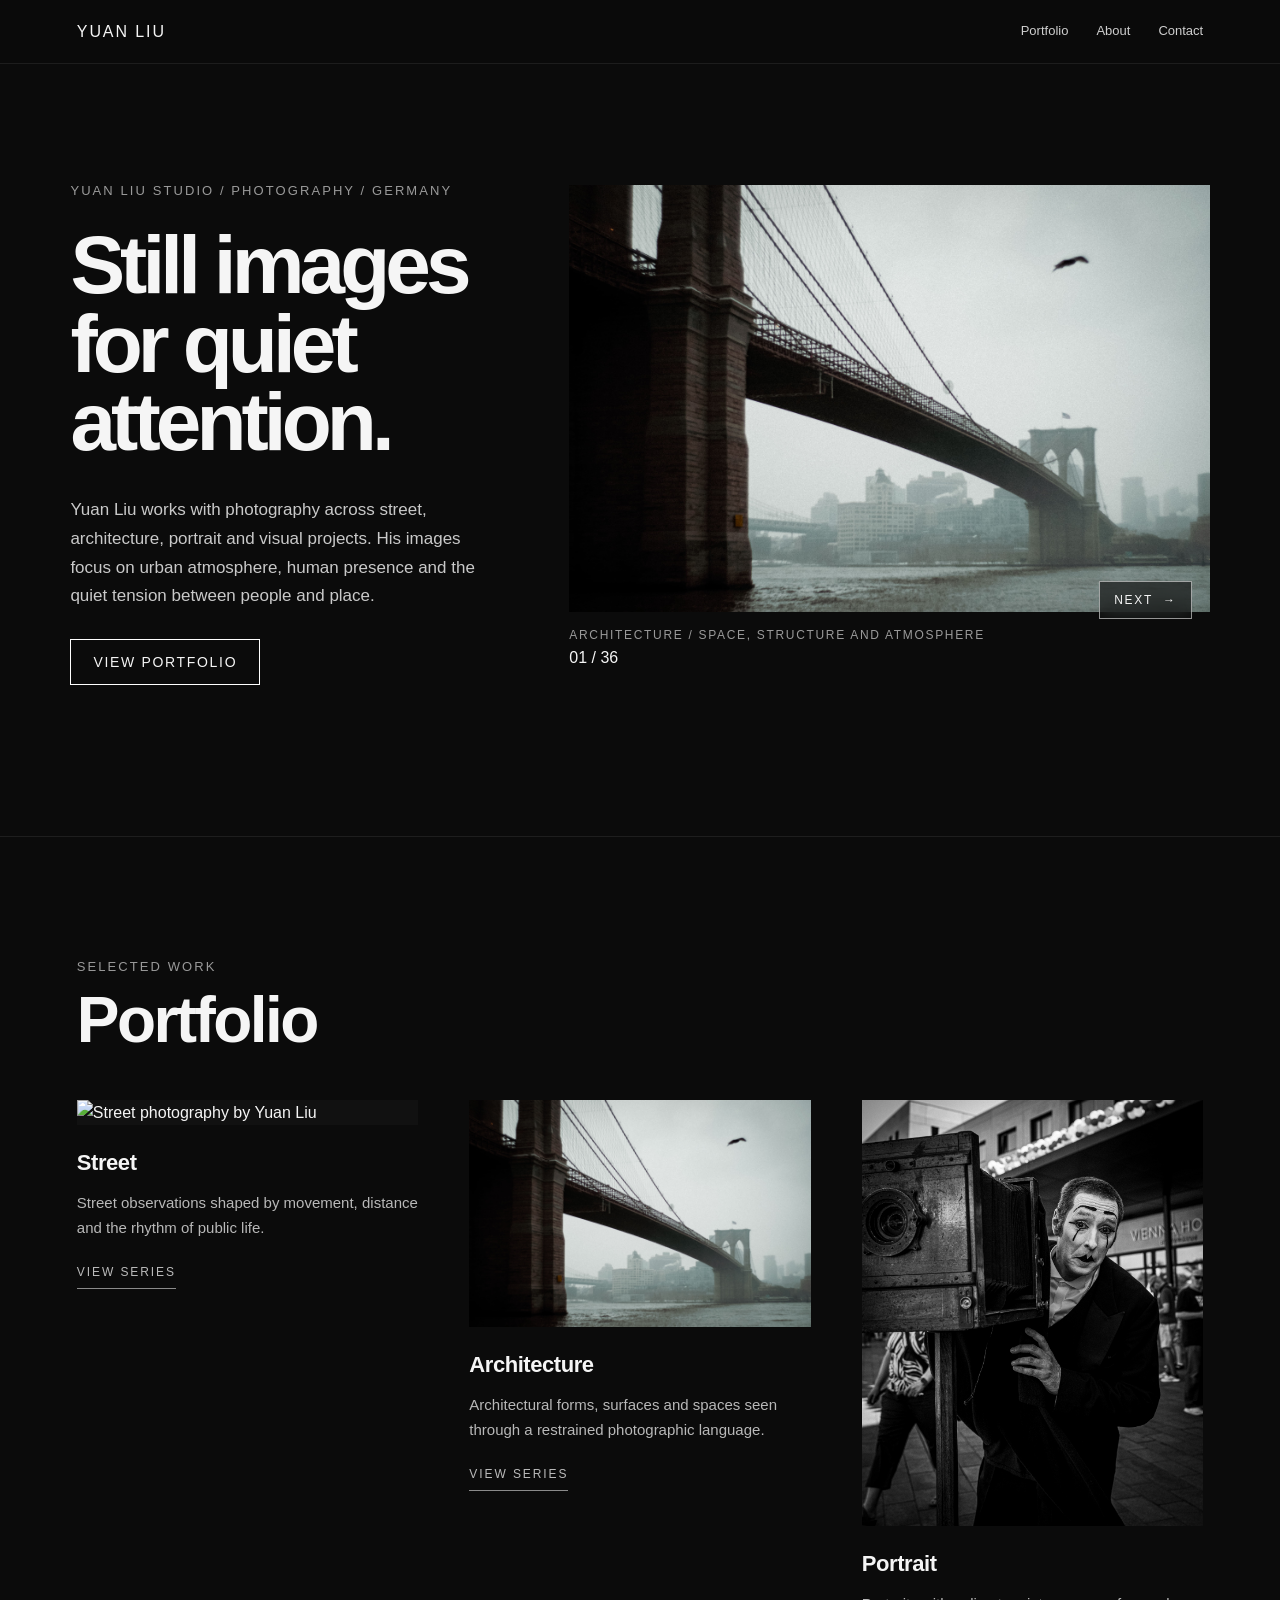
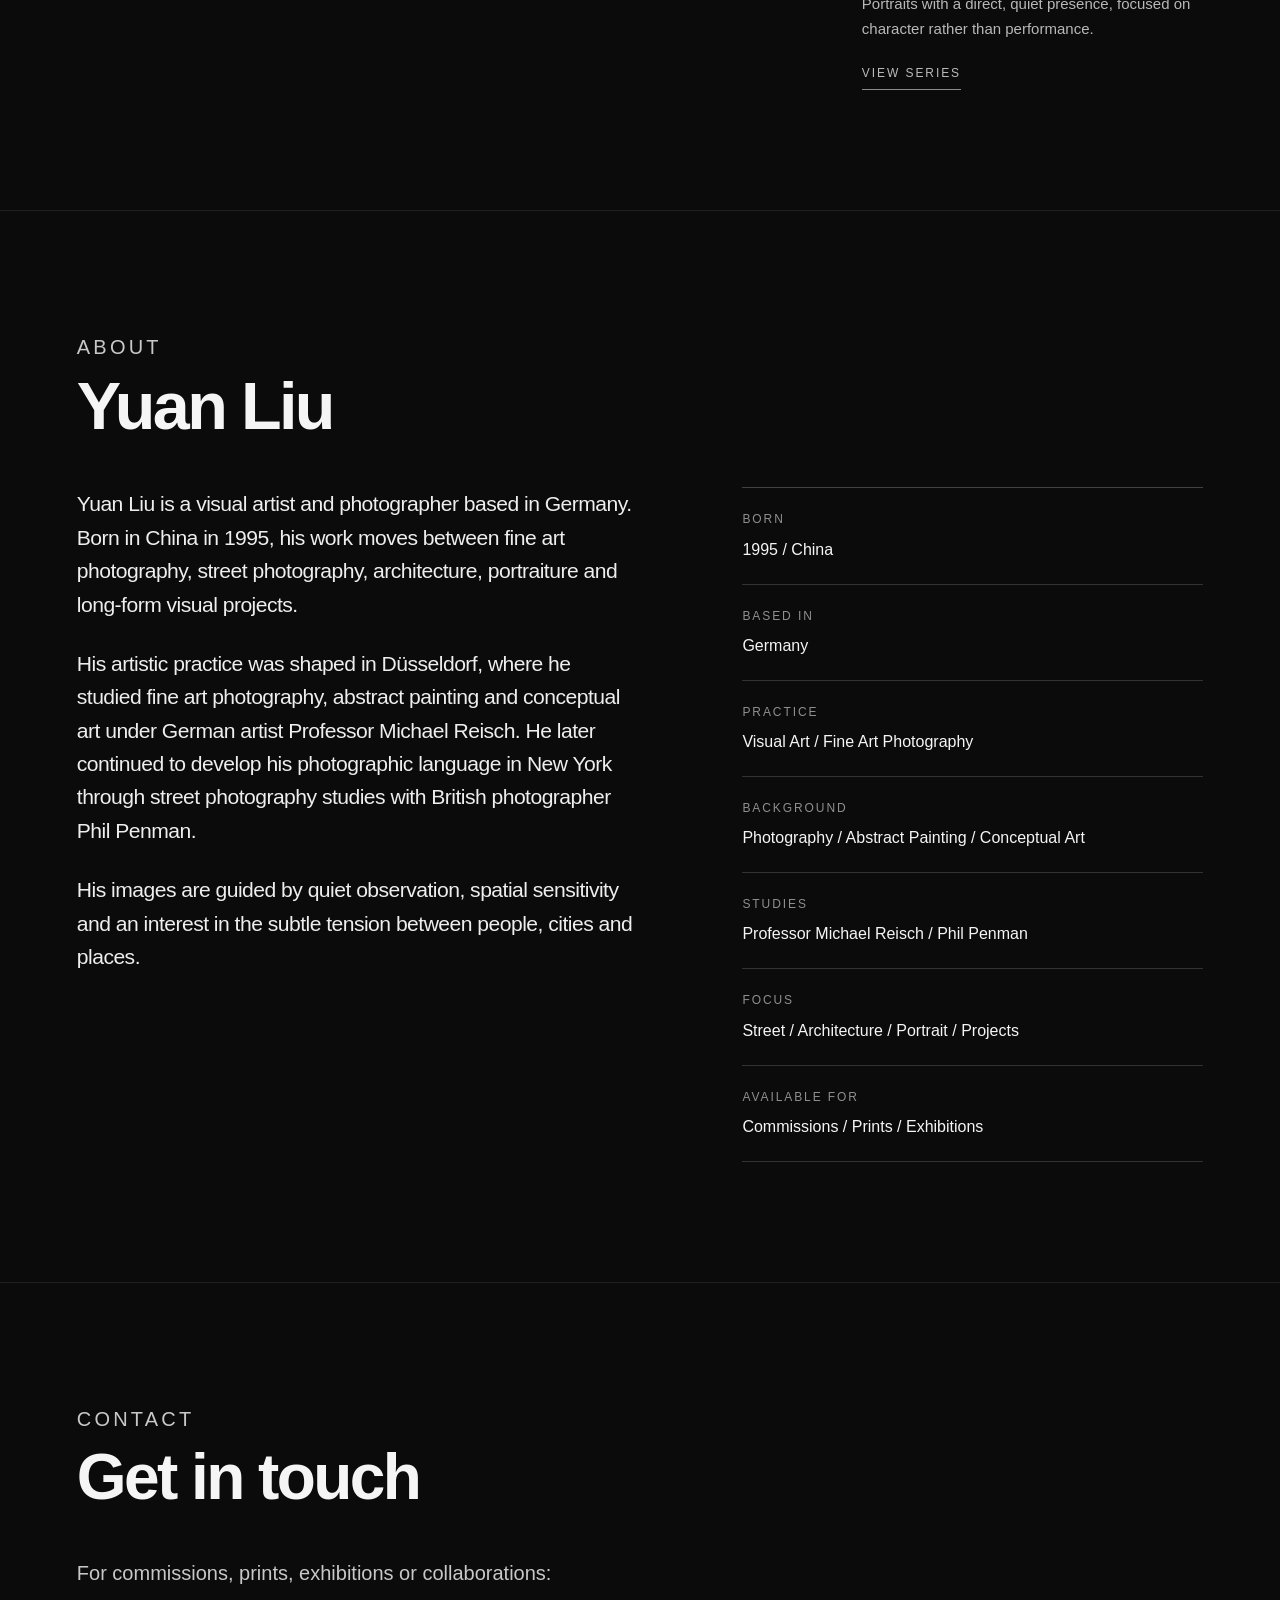
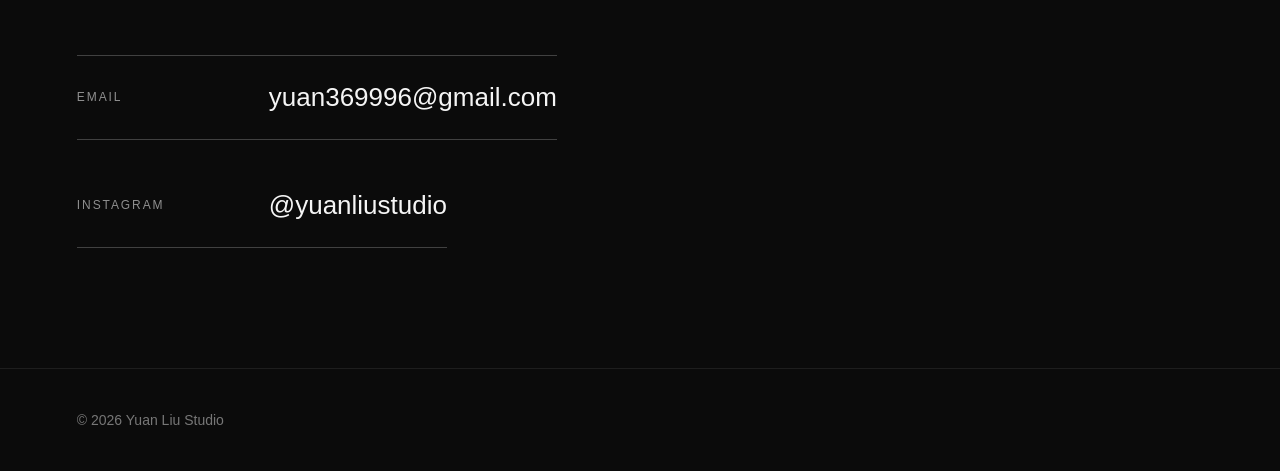
==== index.html @ f9e757da "Add hero image counter markup" ====
<!DOCTYPE html>
<html lang="en">
<head>
  <meta charset="UTF-8" />
  <meta name="viewport" content="width=device-width, initial-scale=1.0" />

  <title>Yuan Liu Studio — Photography & Visual Art</title>
  <meta name="description" content="Yuan Liu Studio is the photography and visual art portfolio of Yuan Liu, featuring street photography, architecture, portraiture and long-form visual projects." />

  <meta name="author" content="Yuan Liu" />
  <meta name="keywords" content="Yuan Liu, Yuan Liu Studio, photography, visual art, fine art photography, street photography, architecture photography, portrait photography, Germany, Düsseldorf" />

  <meta property="og:title" content="Yuan Liu Studio — Photography & Visual Art" />
  <meta property="og:description" content="Photography and visual art by Yuan Liu. Street, architecture, portraiture and long-form visual projects." />
  <meta property="og:type" content="website" />
  <meta property="og:url" content="https://yuanliustudio.github.io/photography-portfolio/" />
  <meta property="og:image" content="https://yuanliustudio.github.io/photography-portfolio/images/architecture-01.jpg" />

  <meta name="twitter:card" content="summary_large_image" />
  <meta name="twitter:title" content="Yuan Liu Studio — Photography & Visual Art" />
  <meta name="twitter:description" content="Photography and visual art by Yuan Liu." />
  <meta name="twitter:image" content="https://yuanliustudio.github.io/photography-portfolio/images/architecture-01.jpg" />

  <link rel="canonical" href="https://yuanliustudio.github.io/photography-portfolio/" />
  <link rel="stylesheet" href="style.css" />
</head>

<body>
  <header class="site-header">
    <div class="logo">Yuan Liu</div>
    <nav>
      <a href="#portfolio">Portfolio</a>
      <a href="#about">About</a>
      <a href="#contact">Contact</a>
    </nav>
  </header>

  <main>
  <section class="hero">
  <div class="hero-copy">
    <p class="eyebrow">Yuan Liu Studio / Photography / Germany</p>
    <h1>Still images for quiet attention.</h1>
    <p class="hero-text">
      Yuan Liu works with photography across street, architecture, portrait and visual projects. 
      His images focus on urban atmosphere, human presence and the quiet tension between people and place.
    </p>
    <a class="button" href="#portfolio">View Portfolio</a>
  </div>

  <figure class="hero-visual hero-slider" aria-label="Selected photography slideshow">
  <img
    id="heroImage"
    src="images/architecture-01.jpg"
    alt="Architecture photography by Yuan Liu"
  >

  <figcaption id="heroCaption" class="hero-caption">
    Architecture / Space, structure and atmosphere
  </figcaption>
<div id="heroCounter" class="hero-counter">01 / 36</div>
  <button class="hero-next" type="button" aria-label="View next image">
    <span>Next</span>
    <span aria-hidden="true">→</span>
  </button>
</figure>
</section>

    <section id="portfolio" class="section">
      <div class="section-title">
        <p>Selected Work</p>
        <h2>Portfolio</h2>
      </div>

      <div class="grid">
     <a class="card portfolio-card-link" href="street.html">
  <img class="portfolio-image" src="images/street-01.jpg" alt="Street photography by Yuan Liu">
  <h3>Street</h3>
  <p>Street observations shaped by movement, distance and the rhythm of public life.</p>
  <span class="card-action">View series</span>
</a>

     <a class="card portfolio-card-link" href="architecture.html">
  <img class="portfolio-image" src="images/architecture-01.jpg" alt="Architecture photography by Yuan Liu">
  <h3>Architecture</h3>
  <p>Architectural forms, surfaces and spaces seen through a restrained photographic language.</p>
  <span class="card-action">View series</span>
</a>

     <a class="card portfolio-card-link" href="portrait.html">
  <img class="portfolio-image" src="images/portrait-01.jpg" alt="Portrait photography by Yuan Liu">
  <h3>Portrait</h3>
  <p>Portraits with a direct, quiet presence, focused on character rather than performance.</p>
  <span class="card-action">View series</span>
</a>
      </div>
    </section>

   <section id="about" class="section about about-refined">
  <div class="section-title">
    <p>About</p>
    <h2>Yuan Liu</h2>
  </div>

  <div class="about-layout">
    <div class="about-main">
      <p>
        Yuan Liu is a visual artist and photographer based in Germany. Born in
        China in 1995, his work moves between fine art photography, street
        photography, architecture, portraiture and long-form visual projects.
      </p>

      <p>
        His artistic practice was shaped in Düsseldorf, where he studied fine art
        photography, abstract painting and conceptual art under German artist
        Professor Michael Reisch. He later continued to develop his photographic
        language in New York through street photography studies with British
        photographer Phil Penman.
      </p>

      <p>
        His images are guided by quiet observation, spatial sensitivity and an
        interest in the subtle tension between people, cities and places.
      </p>
    </div>

    <div class="about-details">
      <div>
        <span>Born</span>
        <strong>1995 / China</strong>
      </div>

      <div>
        <span>Based in</span>
        <strong>Germany</strong>
      </div>

      <div>
        <span>Practice</span>
        <strong>Visual Art / Fine Art Photography</strong>
      </div>

      <div>
        <span>Background</span>
        <strong>Photography / Abstract Painting / Conceptual Art</strong>
      </div>

      <div>
        <span>Studies</span>
        <strong>Professor Michael Reisch / Phil Penman</strong>
      </div>

      <div>
        <span>Focus</span>
        <strong>Street / Architecture / Portrait / Projects</strong>
      </div>

      <div>
        <span>Available for</span>
        <strong>Commissions / Prints / Exhibitions</strong>
      </div>
    </div>
  </div>
</section>

<section id="contact" class="section contact">
  <div class="section-title">
    <p>Contact</p>
    <h2>Get in touch</h2>
  </div>

  <p>For commissions, prints, exhibitions or collaborations:</p>

  <div class="contact-links">
    <a class="contact-link" href="mailto:yuan369996@gmail.com">
      <span>Email</span>
      <strong>yuan369996@gmail.com</strong>
    </a>

    <a class="contact-link" href="https://www.instagram.com/yuanliustudio/" target="_blank" rel="noopener noreferrer">
      <span>Instagram</span>
      <strong>@yuanliustudio</strong>
    </a>
  </div>
</section>
  </main>

 <footer>
  <p>© 2026 Yuan Liu Studio</p>
</footer>

  <script src="script.js?v=2"></script>
</body>
</html>
---- style.css ----
* {
  box-sizing: border-box;
  margin: 0;
  padding: 0;
}

html {
  scroll-behavior: smooth;
}

body {
  font-family: Arial, Helvetica, sans-serif;
  background: #0b0b0b;
  color: #f5f5f5;
  line-height: 1.6;
}

a {
  color: inherit;
  text-decoration: none;
}

.site-header {
  position: fixed;
  top: 0;
  left: 0;
  width: 100%;
  height: 72px;
  padding: 0 6vw;
  display: flex;
  align-items: center;
  justify-content: space-between;
  background: rgba(11, 11, 11, 0.85);
  backdrop-filter: blur(12px);
  border-bottom: 1px solid rgba(255, 255, 255, 0.08);
  z-index: 10;
}

.logo {
  font-size: 18px;
  letter-spacing: 0.08em;
  text-transform: uppercase;
}

nav {
  display: flex;
  gap: 28px;
}

nav a {
  font-size: 14px;
  color: #cfcfcf;
  transition: color 0.2s ease;
}

nav a:hover {
  color: #ffffff;
}

.hero {
  min-height: 100vh;
  padding: 160px 6vw 80px;
  display: flex;
  flex-direction: column;
  justify-content: center;
  max-width: 1100px;
}

.eyebrow {
  font-size: 13px;
  color: #a0a0a0;
  text-transform: uppercase;
  letter-spacing: 0.16em;
  margin-bottom: 24px;
}

h1 {
  font-size: clamp(48px, 8vw, 110px);
  line-height: 0.95;
  letter-spacing: -0.06em;
  max-width: 950px;
  margin-bottom: 32px;
}

.hero-text {
  max-width: 560px;
  font-size: 18px;
  color: #c8c8c8;
  margin-bottom: 40px;
}

.button {
  width: fit-content;
  padding: 14px 22px;
  border: 1px solid #ffffff;
  font-size: 14px;
  text-transform: uppercase;
  letter-spacing: 0.12em;
  transition: all 0.2s ease;
}

.button:hover {
  background: #ffffff;
  color: #0b0b0b;
}

.section {
  padding: 120px 6vw;
  border-top: 1px solid rgba(255, 255, 255, 0.08);
}

.section-title {
  margin-bottom: 48px;
}

.section-title p {
  color: #999999;
  font-size: 13px;
  text-transform: uppercase;
  letter-spacing: 0.16em;
  margin-bottom: 10px;
}

h2 {
  font-size: clamp(36px, 5vw, 72px);
  line-height: 1;
  letter-spacing: -0.04em;
}

.grid {
  display: grid;
  grid-template-columns: repeat(3, 1fr);
  gap: 28px;
}

.card {
  border: 1px solid rgba(255, 255, 255, 0.1);
  padding: 18px;
  background: #111111;
}

.image-placeholder {
  aspect-ratio: 4 / 5;
  background: linear-gradient(135deg, #1c1c1c, #3a3a3a);
  margin-bottom: 22px;
}
.portfolio-image {
  width: 100% !important;
  height: auto !important;
  aspect-ratio: auto !important;
  object-fit: contain !important;
  display: block !important;
  margin-bottom: 22px !important;
  filter: none !important;
}

.card h3 {
  font-size: 22px;
  margin-bottom: 10px;
}

.card p {
  color: #b8b8b8;
  font-size: 15px;
}

.about p,
.contact p {
  max-width: 720px;
  font-size: 20px;
  color: #c8c8c8;
}

.contact a {
  display: inline-block;
  margin-top: 24px;
  font-size: 22px;
  border-bottom: 1px solid #ffffff;
}

footer {
  padding: 40px 6vw;
  color: #777777;
  font-size: 14px;
  border-top: 1px solid rgba(255, 255, 255, 0.08);
}

@media (max-width: 800px) {
  .site-header {
    height: auto;
    padding: 22px 6vw;
    flex-direction: column;
    align-items: flex-start;
    gap: 16px;
  }

  nav {
    gap: 18px;
  }

  .hero {
    padding-top: 180px;
  }

  .grid {
    grid-template-columns: 1fr;
  }

  h1 {
    font-size: 52px;
  }
}
/* Portfolio refinement */

.grid {
  display: grid;
  grid-template-columns: repeat(3, minmax(0, 1fr));
  gap: clamp(32px, 4vw, 64px);
  align-items: start;
}

.card {
  border: none !important;
  background: transparent !important;
  padding: 0 !important;
}

.portfolio-image {
  width: 100% !important;
  height: auto !important;
  aspect-ratio: auto !important;
  object-fit: contain !important;
  display: block !important;
  margin-bottom: 26px !important;
  filter: none !important;
  background: #111111;
}

.card h3 {
  font-size: 22px;
  line-height: 1.1;
  margin-bottom: 14px;
  font-weight: 600;
  letter-spacing: -0.02em;
}

.card p {
  max-width: 360px;
  color: #b8b8b8;
  font-size: 15px;
  line-height: 1.7;
}

.card:hover .portfolio-image {
  opacity: 0.92;
  transition: opacity 0.25s ease;
}

@media (max-width: 900px) {
  .grid {
    grid-template-columns: 1fr;
    gap: 72px;
  }

  .card p {
    max-width: 100%;
  }
}
/* Hero refinement */

.hero {
  max-width: none !important;
  min-height: 100vh;
  padding: 150px 6vw 90px !important;
  display: grid !important;
  grid-template-columns: 0.9fr 1.1fr;
  gap: clamp(40px, 6vw, 96px);
  align-items: center;
}

.hero-copy {
  max-width: 760px;
}

.hero-visual {
  margin: 0;
}

.hero-visual img {
  width: 100%;
  height: auto;
  display: block;
}

@media (max-width: 900px) {
  .hero {
    grid-template-columns: 1fr;
    padding-top: 180px !important;
  }

  .hero-visual {
    order: -1;
  }
}
/* Hero correction: quieter and cleaner */

.hero {
  min-height: auto !important;
  padding: 140px 6vw 110px !important;
  display: grid !important;
  grid-template-columns: 1fr 0.82fr !important;
  gap: clamp(48px, 7vw, 120px) !important;
  align-items: start !important;
}

.hero-copy {
  max-width: 760px !important;
  position: relative;
  z-index: 2;
}

.hero h1 {
  font-size: clamp(56px, 6.8vw, 92px) !important;
  line-height: 0.95 !important;
  letter-spacing: -0.06em !important;
  margin-bottom: 34px !important;
}

.hero-text {
  max-width: 620px !important;
  margin-bottom: 38px !important;
}

.button {
  position: relative;
  z-index: 3;
}

.hero-visual {
  margin: 20px 0 0 0 !important;
  max-width: 520px !important;
  justify-self: end !important;
}

.hero-visual img {
  width: 100% !important;
  height: auto !important;
  display: block !important;
}

@media (max-width: 900px) {
  .hero {
    grid-template-columns: 1fr !important;
    padding: 130px 6vw 80px !important;
  }

  .hero h1 {
    font-size: clamp(46px, 13vw, 72px) !important;
  }

  .hero-visual {
    max-width: 100% !important;
    justify-self: start !important;
    margin-top: 48px !important;
  }
}
/* Final hero typography refinement */

.hero h1 {
  font-size: clamp(52px, 6vw, 82px) !important;
  line-height: 0.98 !important;
  letter-spacing: -0.055em !important;
  max-width: 720px !important;
}

.hero-text {
  font-size: 17px !important;
  line-height: 1.7 !important;
  color: #c9c9c9 !important;
  max-width: 560px !important;
}

.eyebrow {
  color: #9a9a9a !important;
}

.site-header {
  height: 64px !important;
}

.logo {
  font-size: 16px !important;
  letter-spacing: 0.12em !important;
}

nav a {
  font-size: 13px !important;
}
/* Hero version: larger image, stronger visual presence */

.hero {
  min-height: calc(100vh - 64px) !important;
  padding: 125px 5.5vw 105px !important;
  display: grid !important;
  grid-template-columns: minmax(360px, 0.78fr) minmax(560px, 1.22fr) !important;
  gap: clamp(56px, 7vw, 130px) !important;
  align-items: center !important;
}

.hero-copy {
  max-width: 700px !important;
  position: relative;
  z-index: 2;
}

.hero h1 {
  font-size: clamp(58px, 6.4vw, 94px) !important;
  line-height: 0.96 !important;
  letter-spacing: -0.06em !important;
  max-width: 700px !important;
  margin-bottom: 34px !important;
}

.hero-text {
  font-size: 17px !important;
  line-height: 1.7 !important;
  color: #c9c9c9 !important;
  max-width: 560px !important;
  margin-bottom: 38px !important;
}

.hero-visual {
  margin: 0 !important;
  width: 100% !important;
  max-width: 820px !important;
  justify-self: end !important;
}

.hero-visual img {
  width: 100% !important;
  height: auto !important;
  display: block !important;
}

.button {
  position: relative;
  z-index: 3;
}

@media (max-width: 1050px) {
  .hero {
    grid-template-columns: 1fr !important;
    padding: 120px 6vw 85px !important;
    min-height: auto !important;
  }

  .hero h1 {
    font-size: clamp(48px, 12vw, 76px) !important;
    max-width: 760px !important;
  }

  .hero-visual {
    max-width: 100% !important;
    justify-self: start !important;
    margin-top: 48px !important;
  }
}
/* Mobile refinement */

@media (max-width: 700px) {
  .site-header {
    height: auto !important;
    padding: 20px 6vw !important;
    flex-direction: column !important;
    align-items: flex-start !important;
    gap: 16px !important;
  }

  nav {
    gap: 20px !important;
    flex-wrap: wrap !important;
  }

  nav a {
    font-size: 13px !important;
  }

  .hero {
    padding: 130px 6vw 72px !important;
    gap: 42px !important;
  }

  .hero h1 {
    font-size: clamp(44px, 15vw, 64px) !important;
    line-height: 0.98 !important;
    letter-spacing: -0.055em !important;
  }

  .hero-text {
    font-size: 16px !important;
    line-height: 1.7 !important;
  }

  .hero-visual {
    margin-top: 20px !important;
  }

  .section {
    padding: 82px 6vw !important;
  }

  h2 {
    font-size: clamp(38px, 13vw, 58px) !important;
  }

  .grid {
    grid-template-columns: 1fr !important;
    gap: 64px !important;
  }

  .card p {
    font-size: 15px !important;
    line-height: 1.7 !important;
  }
}
/* Contact links */

.contact-links {
  display: flex;
  flex-direction: column;
  align-items: flex-start;
  gap: 14px;
  margin-top: 24px;
}

.contact-links a {
  font-size: 22px;
  border-bottom: 1px solid #ffffff;
  width: fit-content;
}

.contact-links a:hover {
  opacity: 0.7;
}

@media (max-width: 700px) {
  .contact-links a {
    font-size: 18px;
  }
}
/* Refined contact section */

.contact-links {
  display: grid !important;
  grid-template-columns: 1fr !important;
  gap: 0 !important;
  max-width: 720px !important;
  margin-top: 36px !important;
}

.contact-link {
  display: flex !important;
  align-items: center !important;
  justify-content: space-between !important;
  gap: 32px !important;
  padding: 20px 0 !important;
  border-bottom: 1px solid rgba(255, 255, 255, 0.22) !important;
  text-decoration: none !important;
  font-size: 18px !important;
  line-height: 1.4 !important;
}

.contact-link:first-child {
  border-top: 1px solid rgba(255, 255, 255, 0.22) !important;
}

.contact-link span {
  color: #8f8f8f !important;
  font-size: 12px !important;
  letter-spacing: 0.16em !important;
  text-transform: uppercase !important;
  min-width: 120px !important;
}

.contact-link strong {
  color: #f5f5f5 !important;
  font-size: clamp(18px, 2vw, 24px) !important;
  font-weight: 400 !important;
  text-align: right !important;
}

.contact-link:hover strong {
  opacity: 0.7 !important;
}

@media (max-width: 700px) {
  .contact-link {
    align-items: flex-start !important;
    flex-direction: column !important;
    gap: 8px !important;
    padding: 18px 0 !important;
  }

  .contact-link strong {
    text-align: left !important;
    font-size: 18px !important;
  }
}
/* Refined about section */

.about-layout {
  display: grid !important;
  grid-template-columns: 1.2fr 0.8fr !important;
  gap: clamp(48px, 7vw, 120px) !important;
  align-items: start !important;
  max-width: 1180px !important;
}

.about-main {
  max-width: 760px !important;
}

.about-main p {
  font-size: clamp(22px, 2.4vw, 34px) !important;
  line-height: 1.35 !important;
  letter-spacing: -0.035em !important;
  color: #f1f1f1 !important;
  margin-bottom: 30px !important;
}

.about-details {
  border-top: 1px solid rgba(255, 255, 255, 0.22) !important;
}

.about-details div {
  padding: 22px 0 !important;
  border-bottom: 1px solid rgba(255, 255, 255, 0.16) !important;
}

.about-details span {
  display: block !important;
  color: #8f8f8f !important;
  font-size: 12px !important;
  letter-spacing: 0.16em !important;
  text-transform: uppercase !important;
  margin-bottom: 8px !important;
}

.about-details strong {
  display: block !important;
  color: #f5f5f5 !important;
  font-size: 17px !important;
  font-weight: 400 !important;
  line-height: 1.5 !important;
}

@media (max-width: 900px) {
  .about-layout {
    grid-template-columns: 1fr !important;
    gap: 48px !important;
  }

  .about-main p {
    font-size: 22px !important;
    line-height: 1.45 !important;
  }
}
/* Final contact refinement */

.contact p {
  max-width: 680px !important;
  font-size: 20px !important;
  color: #c8c8c8 !important;
}

.contact-links {
  display: grid !important;
  grid-template-columns: 1fr !important;
  gap: 0 !important;
  max-width: 760px !important;
  margin-top: 42px !important;
}

.contact-link {
  display: grid !important;
  grid-template-columns: 160px 1fr !important;
  align-items: center !important;
  gap: 32px !important;
  padding: 24px 0 !important;
  border-top: none !important;
  border-bottom: 1px solid rgba(255, 255, 255, 0.22) !important;
  text-decoration: none !important;
}

.contact-link:first-child {
  border-top: 1px solid rgba(255, 255, 255, 0.22) !important;
}

.contact-link span {
  color: #8f8f8f !important;
  font-size: 12px !important;
  letter-spacing: 0.16em !important;
  text-transform: uppercase !important;
}

.contact-link strong {
  color: #f5f5f5 !important;
  font-size: clamp(18px, 2.1vw, 26px) !important;
  font-weight: 400 !important;
  line-height: 1.35 !important;
  text-align: left !important;
}

.contact-link:hover strong {
  opacity: 0.68 !important;
}

@media (max-width: 700px) {
  .contact-links {
    margin-top: 32px !important;
  }

  .contact-link {
    grid-template-columns: 1fr !important;
    gap: 8px !important;
    padding: 20px 0 !important;
  }

  .contact-link strong {
    font-size: 18px !important;
    word-break: break-word !important;
  }
}
/* Final about refinement */

.about-layout {
  display: grid !important;
  grid-template-columns: 1.15fr 0.85fr !important;
  gap: clamp(56px, 8vw, 130px) !important;
  align-items: start !important;
  max-width: 1200px !important;
}

.about-main {
  max-width: 760px !important;
}

.about-main p {
  font-size: clamp(21px, 2.1vw, 30px) !important;
  line-height: 1.45 !important;
  letter-spacing: -0.035em !important;
  color: #f1f1f1 !important;
  margin-bottom: 34px !important;
}

.about-details {
  border-top: 1px solid rgba(255, 255, 255, 0.22) !important;
}

.about-details div {
  padding: 22px 0 !important;
  border-bottom: 1px solid rgba(255, 255, 255, 0.16) !important;
}

.about-details span {
  display: block !important;
  color: #8f8f8f !important;
  font-size: 12px !important;
  letter-spacing: 0.16em !important;
  text-transform: uppercase !important;
  margin-bottom: 8px !important;
}

.about-details strong {
  display: block !important;
  color: #f5f5f5 !important;
  font-size: 17px !important;
  font-weight: 400 !important;
  line-height: 1.5 !important;
}

@media (max-width: 900px) {
  .about-layout {
    grid-template-columns: 1fr !important;
    gap: 52px !important;
  }

  .about-main p {
    font-size: 21px !important;
    line-height: 1.5 !important;
  }
}
/* Smaller and quieter about typography */

.about-refined .section-title h2 {
  font-size: clamp(48px, 5.2vw, 76px) !important;
  line-height: 1 !important;
}

.about-main {
  max-width: 700px !important;
}

.about-main p {
  font-size: clamp(18px, 1.65vw, 24px) !important;
  line-height: 1.58 !important;
  letter-spacing: -0.025em !important;
  color: #eeeeee !important;
  margin-bottom: 26px !important;
}

.about-layout {
  display: grid !important;
  grid-template-columns: 1.1fr 0.9fr !important;
  gap: clamp(56px, 8vw, 130px) !important;
  align-items: start !important;
  max-width: 1180px !important;
}

.about-details strong {
  font-size: 16px !important;
  line-height: 1.5 !important;
}

@media (max-width: 900px) {
  .about-main p {
    font-size: 18px !important;
    line-height: 1.6 !important;
  }

  .about-refined .section-title h2 {
    font-size: clamp(42px, 13vw, 60px) !important;
  }
}
/* Final mobile refinement */

@media (max-width: 700px) {
  body {
    overflow-x: hidden !important;
  }

  .site-header {
    height: auto !important;
    padding: 18px 6vw !important;
    flex-direction: column !important;
    align-items: flex-start !important;
    gap: 14px !important;
  }

  .logo {
    font-size: 15px !important;
    letter-spacing: 0.12em !important;
  }

  nav {
    gap: 18px !important;
    flex-wrap: wrap !important;
  }

  nav a {
    font-size: 13px !important;
  }

  .hero {
    grid-template-columns: 1fr !important;
    padding: 130px 6vw 76px !important;
    gap: 44px !important;
    min-height: auto !important;
  }

  .hero h1 {
    font-size: clamp(42px, 14vw, 62px) !important;
    line-height: 0.98 !important;
    letter-spacing: -0.055em !important;
    max-width: 100% !important;
  }

  .hero-text {
    font-size: 16px !important;
    line-height: 1.7 !important;
    max-width: 100% !important;
  }

  .button {
    font-size: 12px !important;
    padding: 13px 18px !important;
  }

  .hero-visual {
    max-width: 100% !important;
    margin-top: 10px !important;
  }

  .section {
    padding: 78px 6vw !important;
  }

  .section-title {
    margin-bottom: 36px !important;
  }

  .section-title p {
    font-size: 12px !important;
  }

  h2 {
    font-size: clamp(40px, 13vw, 58px) !important;
    line-height: 1 !important;
  }

  .grid {
    grid-template-columns: 1fr !important;
    gap: 64px !important;
  }

  .card h3 {
    font-size: 22px !important;
  }

  .card p {
    font-size: 15px !important;
    line-height: 1.7 !important;
  }

  .about-layout {
    grid-template-columns: 1fr !important;
    gap: 48px !important;
  }

  .about-main p {
    font-size: 18px !important;
    line-height: 1.6 !important;
    letter-spacing: -0.015em !important;
  }

  .about-details strong {
    font-size: 15px !important;
  }

  .contact p {
    font-size: 17px !important;
    line-height: 1.6 !important;
  }

  .contact-link {
    grid-template-columns: 1fr !important;
    gap: 8px !important;
    padding: 20px 0 !important;
  }

  .contact-link strong {
    font-size: 18px !important;
    word-break: break-word !important;
  }

  footer {
    padding: 34px 6vw !important;
    font-size: 13px !important;
  }
}
/* Project pages */

.project-hero {
  padding: 150px 6vw 70px !important;
  max-width: 980px !important;
}

.project-hero h1 {
  font-size: clamp(64px, 9vw, 130px) !important;
  line-height: 0.92 !important;
  letter-spacing: -0.07em !important;
  margin-bottom: 32px !important;
}

.project-hero p {
  max-width: 620px !important;
  font-size: 19px !important;
  line-height: 1.7 !important;
  color: #c8c8c8 !important;
}

.project-gallery {
  padding: 0 6vw 110px !important;
}

.project-gallery figure {
  margin: 0 !important;
  max-width: 1200px !important;
}

.project-gallery img {
  width: 100% !important;
  height: auto !important;
  display: block !important;
}

.project-nav {
  padding: 0 6vw 110px !important;
}

.project-nav a {
  display: inline-block !important;
  font-size: 14px !important;
  letter-spacing: 0.12em !important;
  text-transform: uppercase !important;
  border-bottom: 1px solid #ffffff !important;
  padding-bottom: 6px !important;
}

@media (max-width: 700px) {
  .project-hero {
    padding: 130px 6vw 56px !important;
  }

  .project-hero h1 {
    font-size: clamp(54px, 18vw, 86px) !important;
  }

  .project-hero p {
    font-size: 17px !important;
  }

  .project-gallery {
    padding-bottom: 82px !important;
  }
}
/* Clickable portfolio cards */

.portfolio-card-link {
  display: block !important;
  color: inherit !important;
  text-decoration: none !important;
}

.portfolio-card-link:hover .portfolio-image {
  opacity: 0.82 !important;
}

.portfolio-card-link:hover h3 {
  opacity: 0.72 !important;
}
/* Project navigation refinement */

.project-nav-grid {
  display: flex !important;
  align-items: center !important;
  justify-content: space-between !important;
  gap: 24px !important;
  flex-wrap: wrap !important;
}

.project-nav-grid a {
  color: #f5f5f5 !important;
  opacity: 0.82 !important;
}

.project-nav-grid a:hover {
  opacity: 1 !important;
}

@media (max-width: 700px) {
  .project-nav-grid {
    flex-direction: column !important;
    align-items: flex-start !important;
    gap: 18px !important;
  }
}
/* More spacious project navigation */

.project-nav-grid {
  display: grid !important;
  grid-template-columns: repeat(3, 1fr) !important;
  gap: 32px !important;
  align-items: center !important;
  max-width: 980px !important;
}

.project-nav-grid a {
  width: fit-content !important;
  font-size: 13px !important;
  letter-spacing: 0.14em !important;
  white-space: nowrap !important;
}

.project-nav-grid a:nth-child(1) {
  justify-self: start !important;
}

.project-nav-grid a:nth-child(2) {
  justify-self: center !important;
}

.project-nav-grid a:nth-child(3) {
  justify-self: end !important;
}

@media (max-width: 700px) {
  .project-nav-grid {
    grid-template-columns: 1fr !important;
    gap: 22px !important;
  }

  .project-nav-grid a {
    justify-self: start !important;
    white-space: normal !important;
  }
}
/* Project image captions */

.project-image-block {
  margin: 0 !important;
}

.project-image-block figcaption {
  display: flex !important;
  justify-content: space-between !important;
  gap: 32px !important;
  margin-top: 18px !important;
  padding-top: 16px !important;
  border-top: 1px solid rgba(255, 255, 255, 0.16) !important;
  color: #b8b8b8 !important;
}

.project-image-block figcaption span {
  font-size: 12px !important;
  letter-spacing: 0.16em !important;
  text-transform: uppercase !important;
  color: #8f8f8f !important;
}

.project-image-block figcaption strong {
  font-size: 15px !important;
  font-weight: 400 !important;
  color: #d8d8d8 !important;
  text-align: right !important;
}

@media (max-width: 700px) {
  .project-image-block figcaption {
    flex-direction: column !important;
    gap: 8px !important;
  }

  .project-image-block figcaption strong {
    text-align: left !important;
  }
}
/* Project gallery series */

.project-gallery-series {
  display: grid !important;
  grid-template-columns: 1fr !important;
  gap: 96px !important;
}

.project-gallery-series .project-image-block {
  max-width: 1200px !important;
}

.project-gallery-series .project-image-block:nth-child(even) {
  max-width: 980px !important;
  margin-left: auto !important;
}

.project-gallery-series .project-image-block:nth-child(odd) {
  margin-right: auto !important;
}

@media (max-width: 700px) {
  .project-gallery-series {
    gap: 64px !important;
  }

  .project-gallery-series .project-image-block,
  .project-gallery-series .project-image-block:nth-child(even),
  .project-gallery-series .project-image-block:nth-child(odd) {
    max-width: 100% !important;
    margin-left: 0 !important;
    margin-right: 0 !important;
  }
}
/* Portfolio card actions */

.card-action {
  display: inline-block !important;
  margin-top: 22px !important;
  font-size: 12px !important;
  letter-spacing: 0.16em !important;
  text-transform: uppercase !important;
  color: #f5f5f5 !important;
  border-bottom: 1px solid rgba(255, 255, 255, 0.7) !important;
  padding-bottom: 6px !important;
  opacity: 0.75 !important;
  transition: opacity 0.2s ease, transform 0.2s ease !important;
}

.portfolio-card-link:hover .card-action {
  opacity: 1 !important;
  transform: translateX(4px) !important;
}
/* Hero image slider */

.hero-slider {
  position: relative !important;
  overflow: hidden !important;
}

.hero-slider img {
  width: 100% !important;
  height: auto !important;
  display: block !important;
  transition: opacity 0.28s ease !important;
}

.hero-slider img.is-fading {
  opacity: 0 !important;
}

.hero-caption {
  margin-top: 14px !important;
  color: #9a9a9a !important;
  font-size: 12px !important;
  letter-spacing: 0.14em !important;
  text-transform: uppercase !important;
}

.hero-next {
  position: absolute !important;
  right: 18px !important;
  bottom: 52px !important;
  display: flex !important;
  align-items: center !important;
  gap: 10px !important;
  padding: 11px 14px !important;
  border: 1px solid rgba(255, 255, 255, 0.55) !important;
  background: rgba(11, 11, 11, 0.62) !important;
  color: #f5f5f5 !important;
  backdrop-filter: blur(10px) !important;
  font-size: 12px !important;
  letter-spacing: 0.14em !important;
  text-transform: uppercase !important;
  cursor: pointer !important;
  transition: opacity 0.2s ease, transform 0.2s ease, background 0.2s ease !important;
}

.hero-next:hover {
  opacity: 1 !important;
  transform: translateX(3px) !important;
  background: rgba(245, 245, 245, 0.12) !important;
}

@media (max-width: 700px) {
  .hero-next {
    right: 14px !important;
    bottom: 46px !important;
    padding: 10px 13px !important;
  }

  .hero-caption {
    font-size: 11px !important;
  }
}
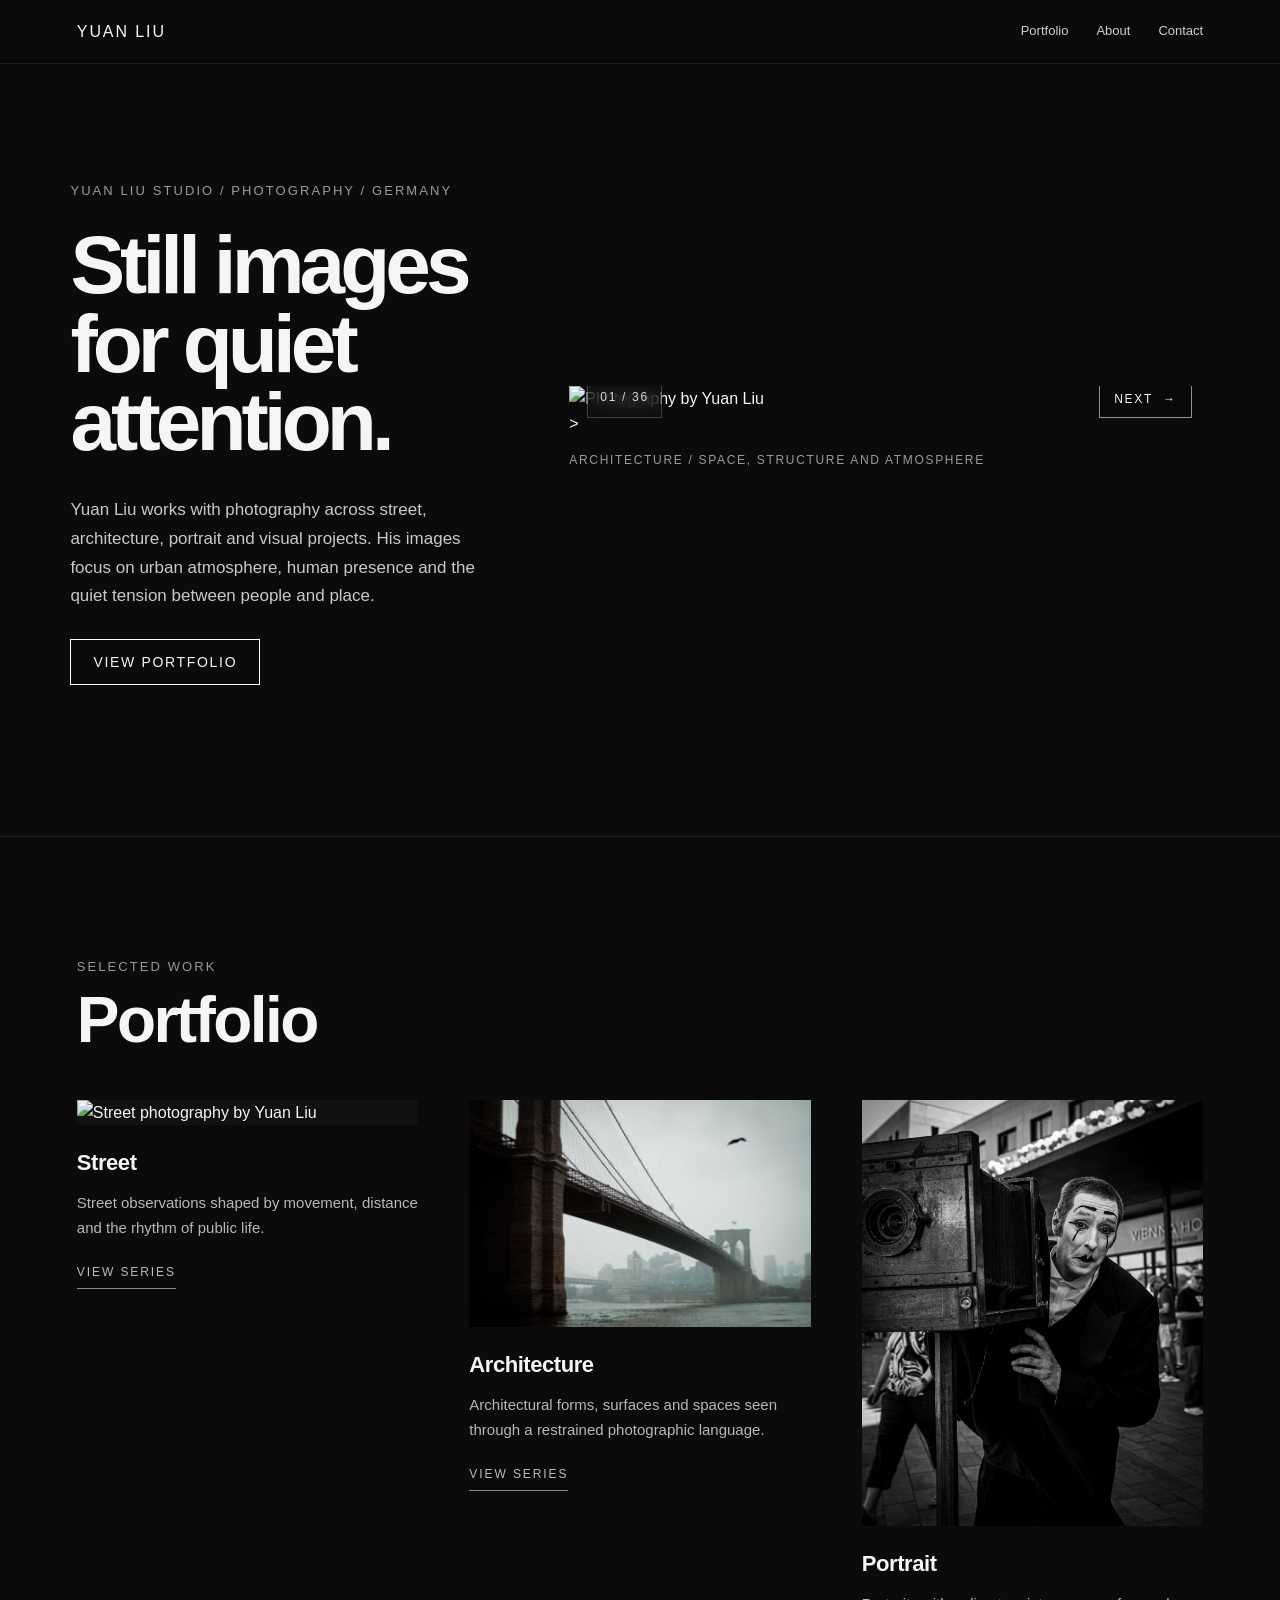
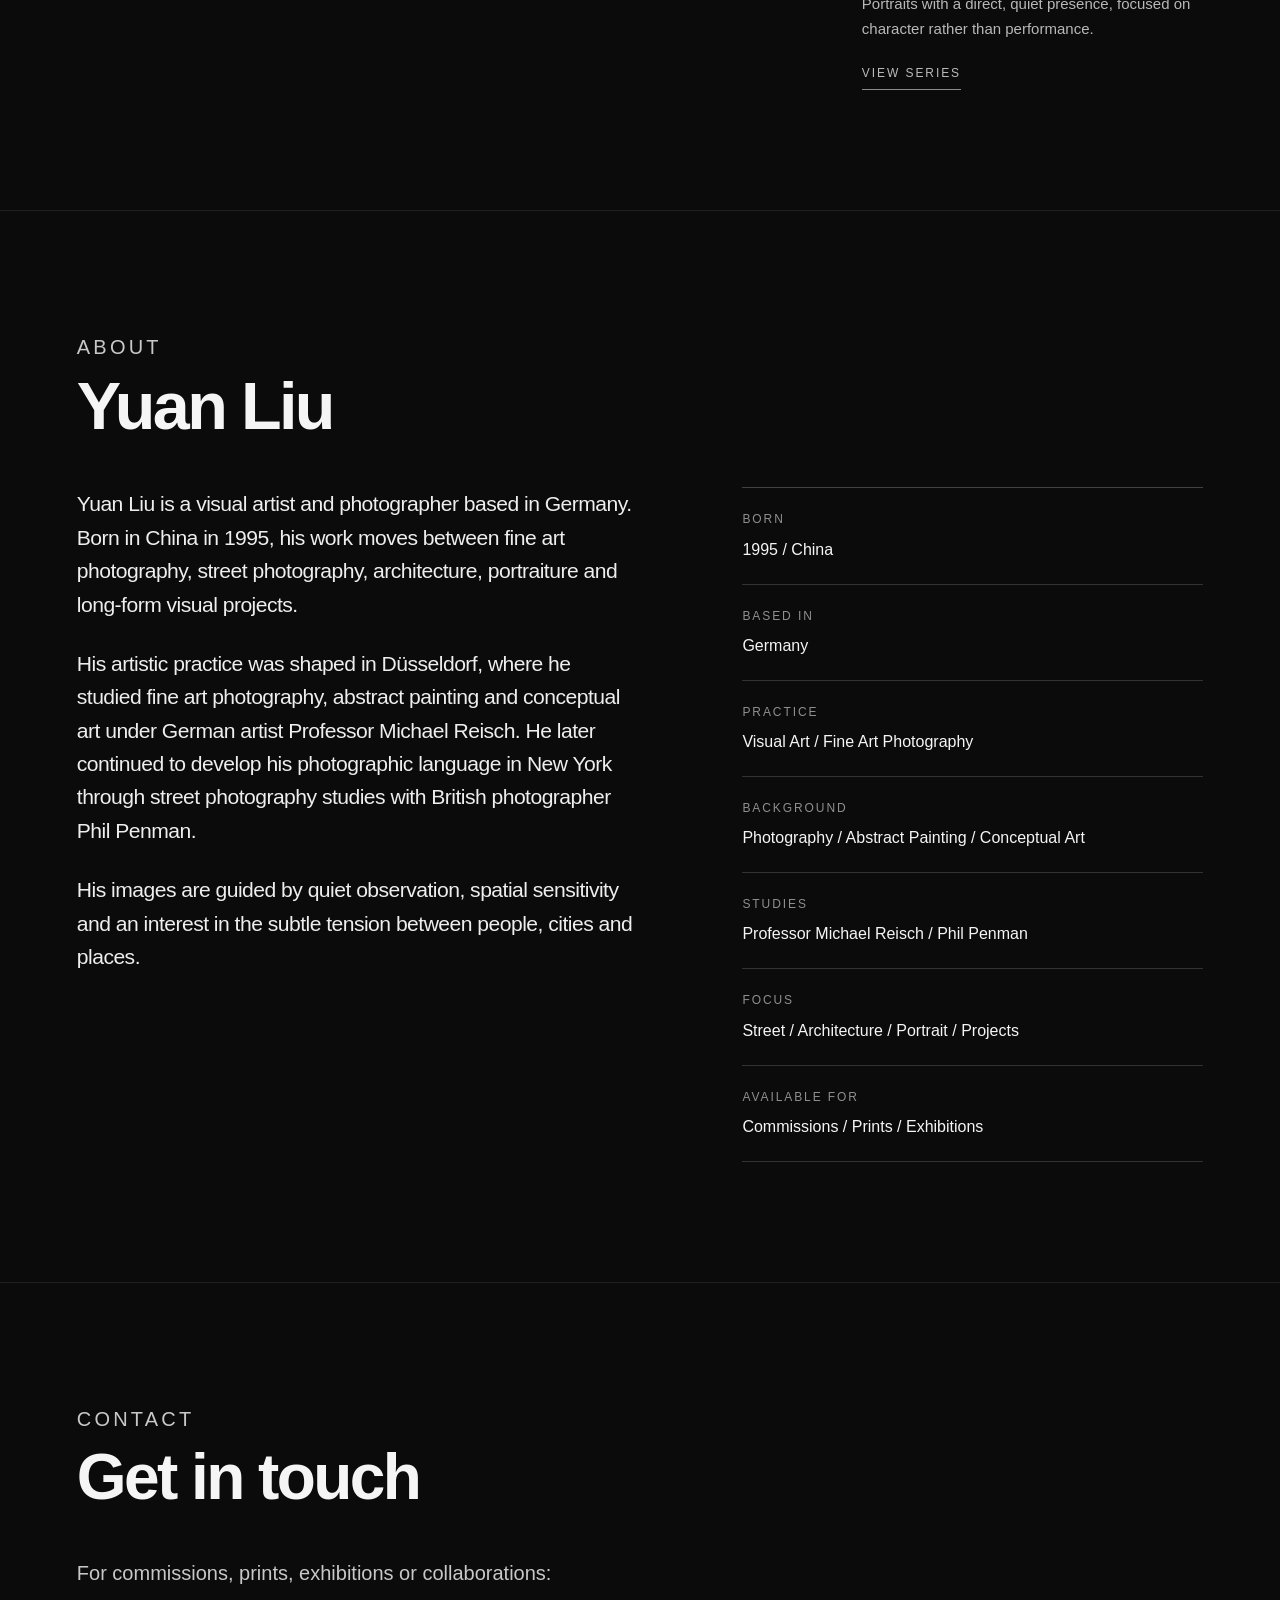
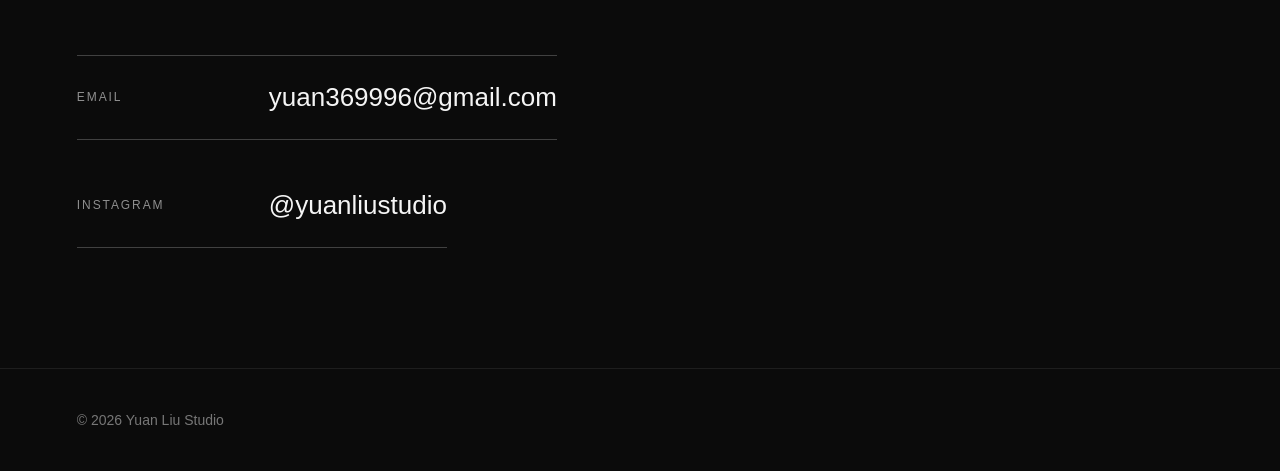
==== commit 141d5c88: "Use lightweight default hero image" ====
--- a/index.html
+++ b/index.html
@@ -49,9 +49,11 @@
 
   <figure class="hero-visual hero-slider" aria-label="Selected photography slideshow">
   <img
-    id="heroImage"
-    src="images/architecture-01.jpg"
-    alt="Architecture photography by Yuan Liu"
+    <img
+  id="heroImage"
+  src="images/slider-01.jpg"
+  alt="Photography by Yuan Liu"
+>
   >
 
   <figcaption id="heroCaption" class="hero-caption">
@@ -188,6 +190,6 @@
   <p>© 2026 Yuan Liu Studio</p>
 </footer>
 
-  <script src="script.js?v=2"></script>
+ <script src="script.js?v=3"></script>
 </body>
 </html>
--- a/style.css
+++ b/style.css
@@ -1260,3 +1260,25 @@
     font-size: 11px !important;
   }
 }
+/* Hero image counter */
+
+.hero-counter {
+  position: absolute !important;
+  left: 18px !important;
+  bottom: 52px !important;
+  padding: 10px 12px !important;
+  background: rgba(11, 11, 11, 0.52) !important;
+  backdrop-filter: blur(10px) !important;
+  color: #d8d8d8 !important;
+  font-size: 12px !important;
+  letter-spacing: 0.14em !important;
+  border: 1px solid rgba(255, 255, 255, 0.22) !important;
+}
+
+@media (max-width: 700px) {
+  .hero-counter {
+    left: 14px !important;
+    bottom: 46px !important;
+    font-size: 11px !important;
+  }
+}
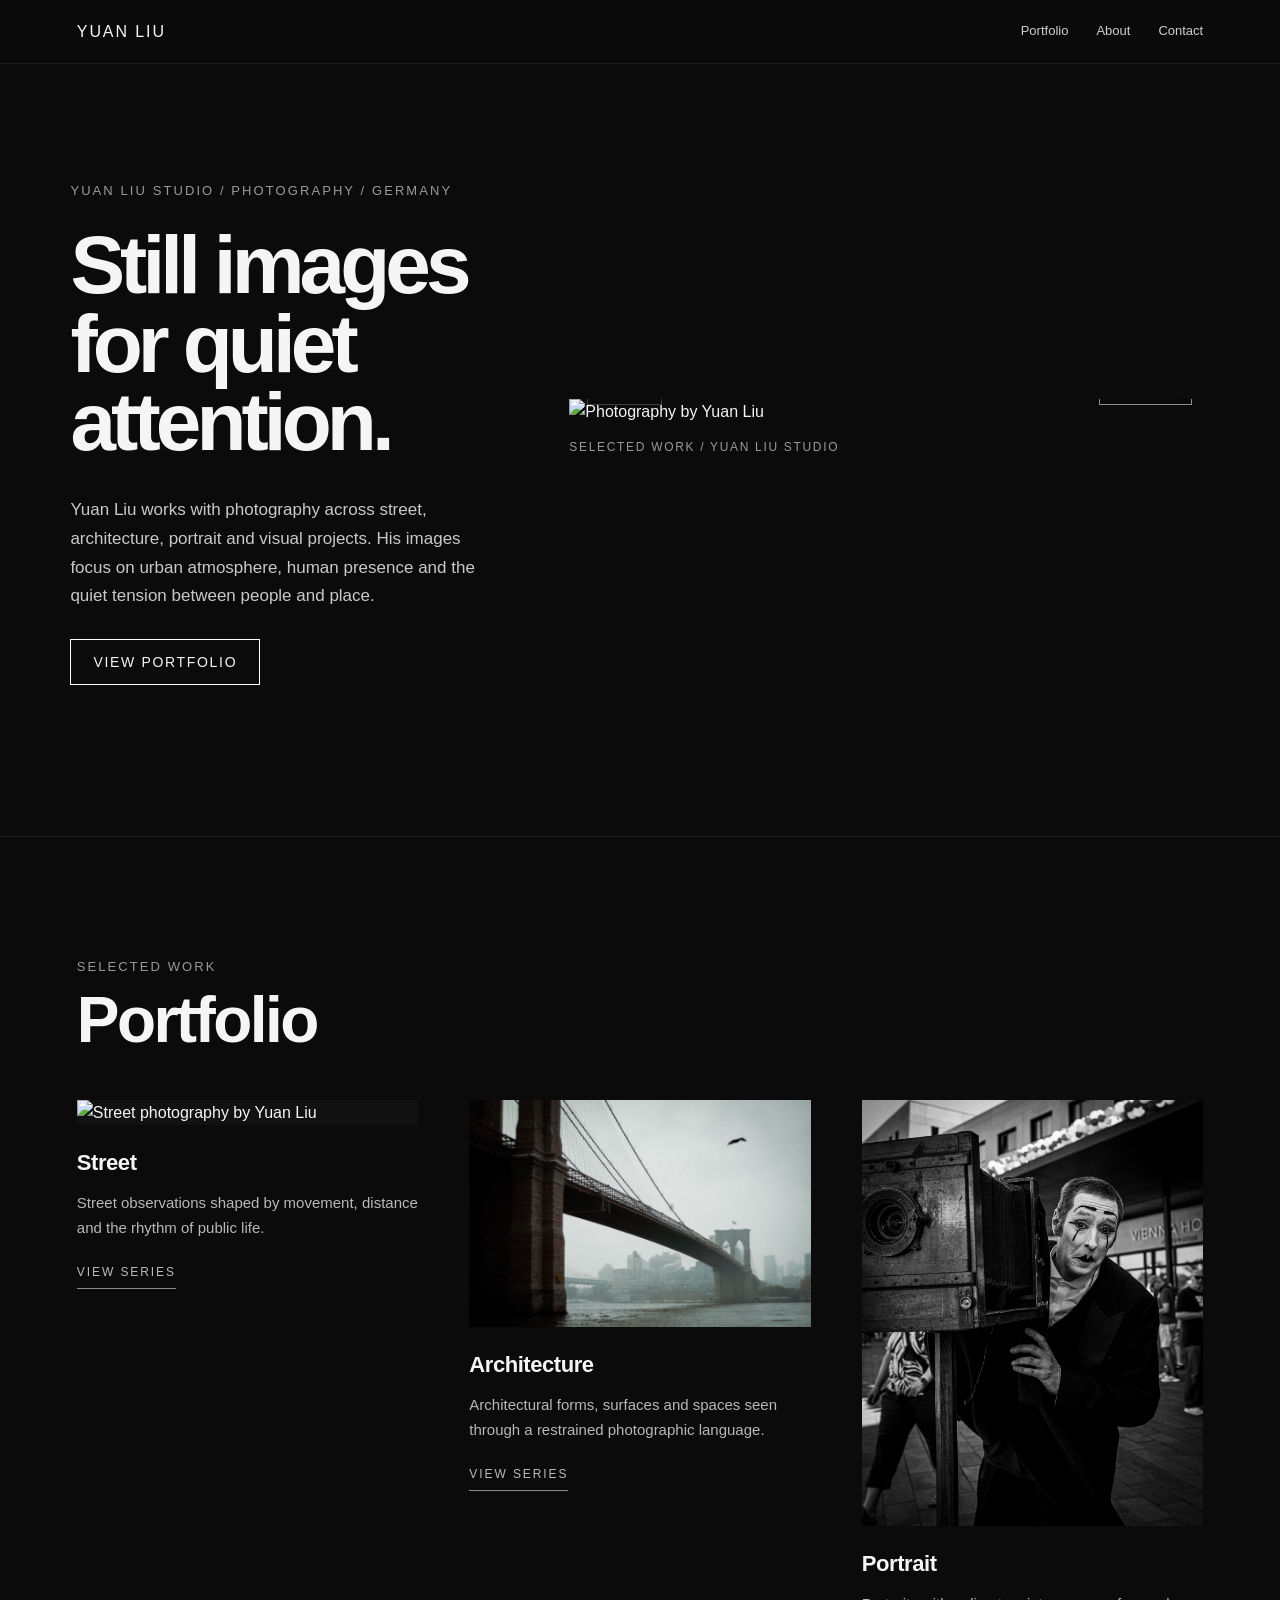
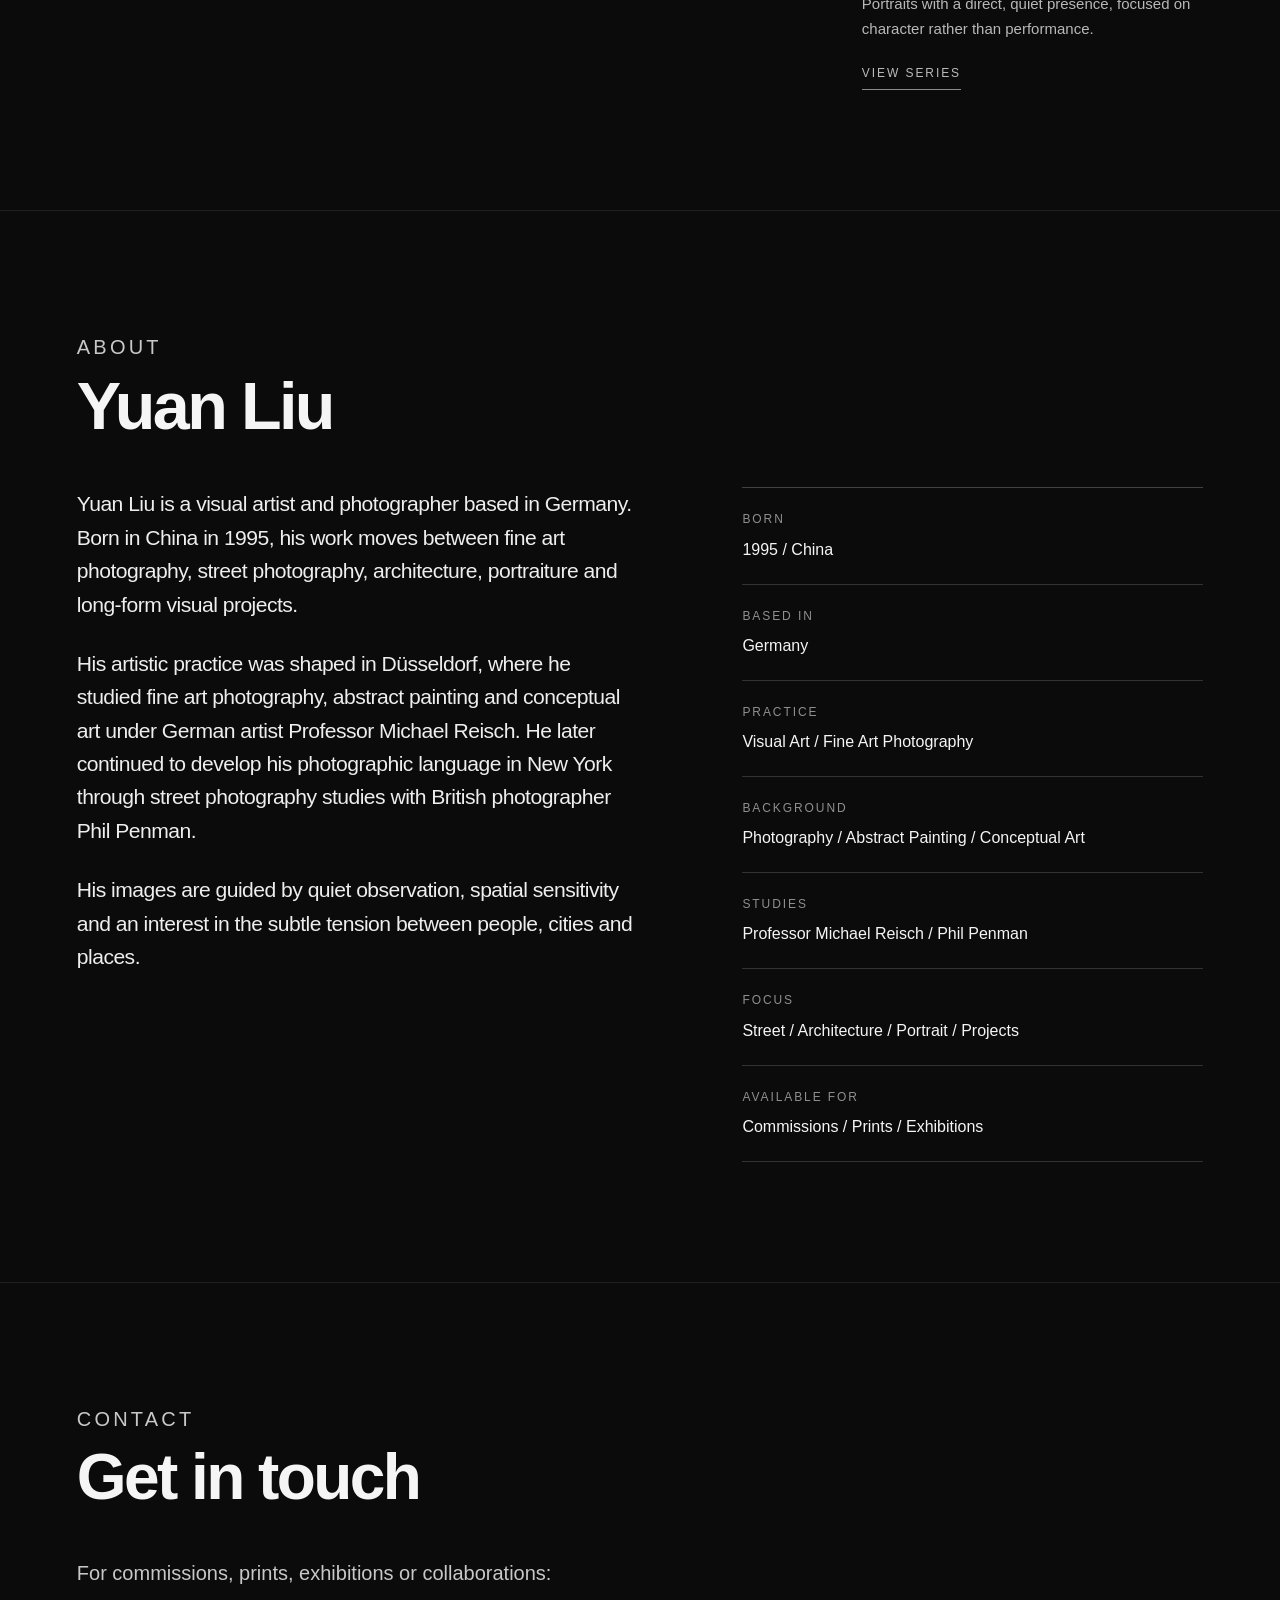
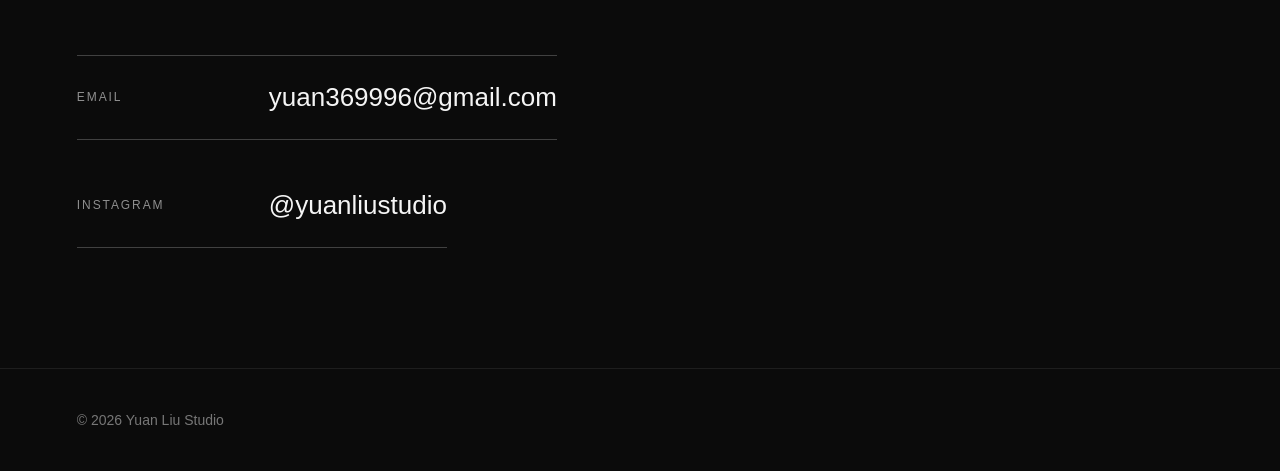
==== commit 3099f26f: "Fix hero slider markup" ====
--- a/index.html
+++ b/index.html
@@ -47,19 +47,19 @@
     <a class="button" href="#portfolio">View Portfolio</a>
   </div>
 
-  <figure class="hero-visual hero-slider" aria-label="Selected photography slideshow">
+ <figure class="hero-visual hero-slider" aria-label="Selected photography slideshow">
   <img
-    <img
-  id="heroImage"
-  src="images/slider-01.jpg"
-  alt="Photography by Yuan Liu"
->
+    id="heroImage"
+    src="images/slider-01.jpg"
+    alt="Photography by Yuan Liu"
   >
 
   <figcaption id="heroCaption" class="hero-caption">
-    Architecture / Space, structure and atmosphere
+    Selected Work / Yuan Liu Studio
   </figcaption>
-<div id="heroCounter" class="hero-counter">01 / 36</div>
+
+  <div id="heroCounter" class="hero-counter">01 / 31</div>
+
   <button class="hero-next" type="button" aria-label="View next image">
     <span>Next</span>
     <span aria-hidden="true">→</span>
@@ -190,6 +190,6 @@
   <p>© 2026 Yuan Liu Studio</p>
 </footer>
 
- <script src="script.js?v=3"></script>
+<script src="script.js?v=4"></script>
 </body>
 </html>
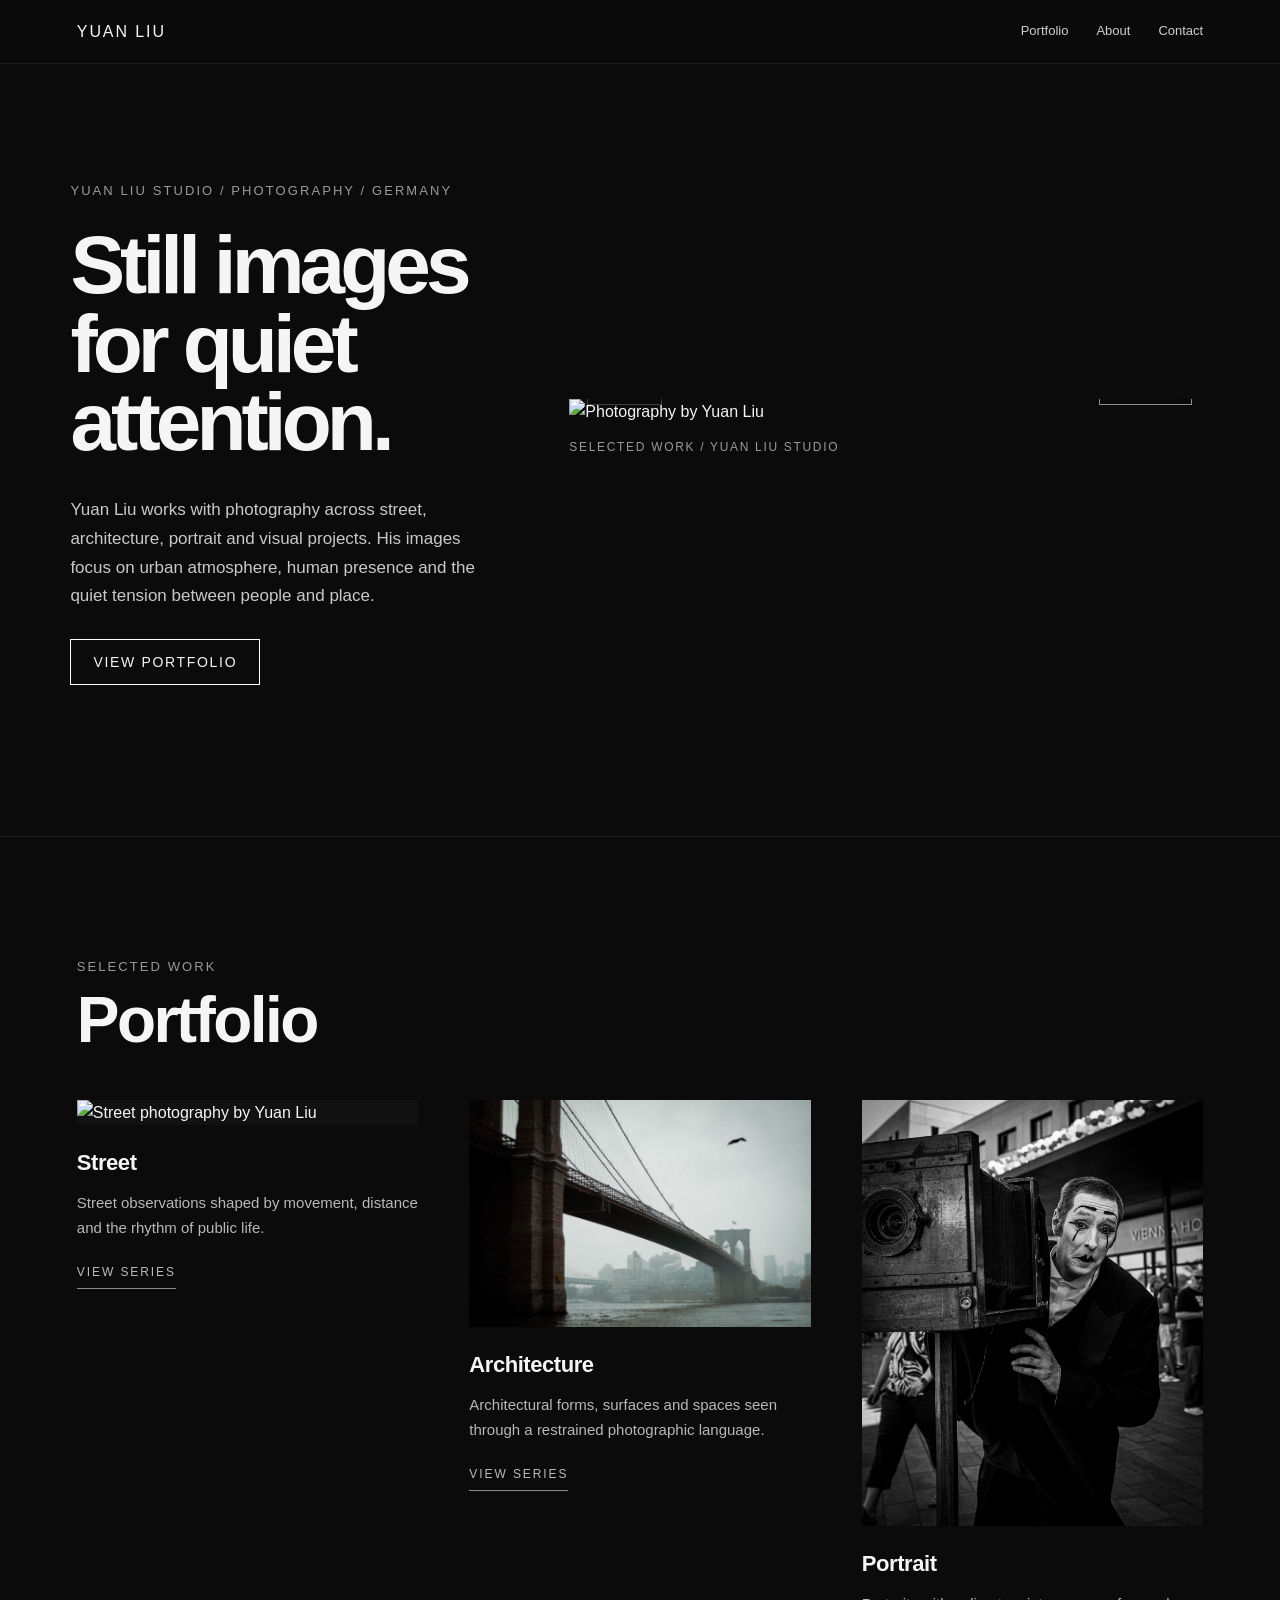
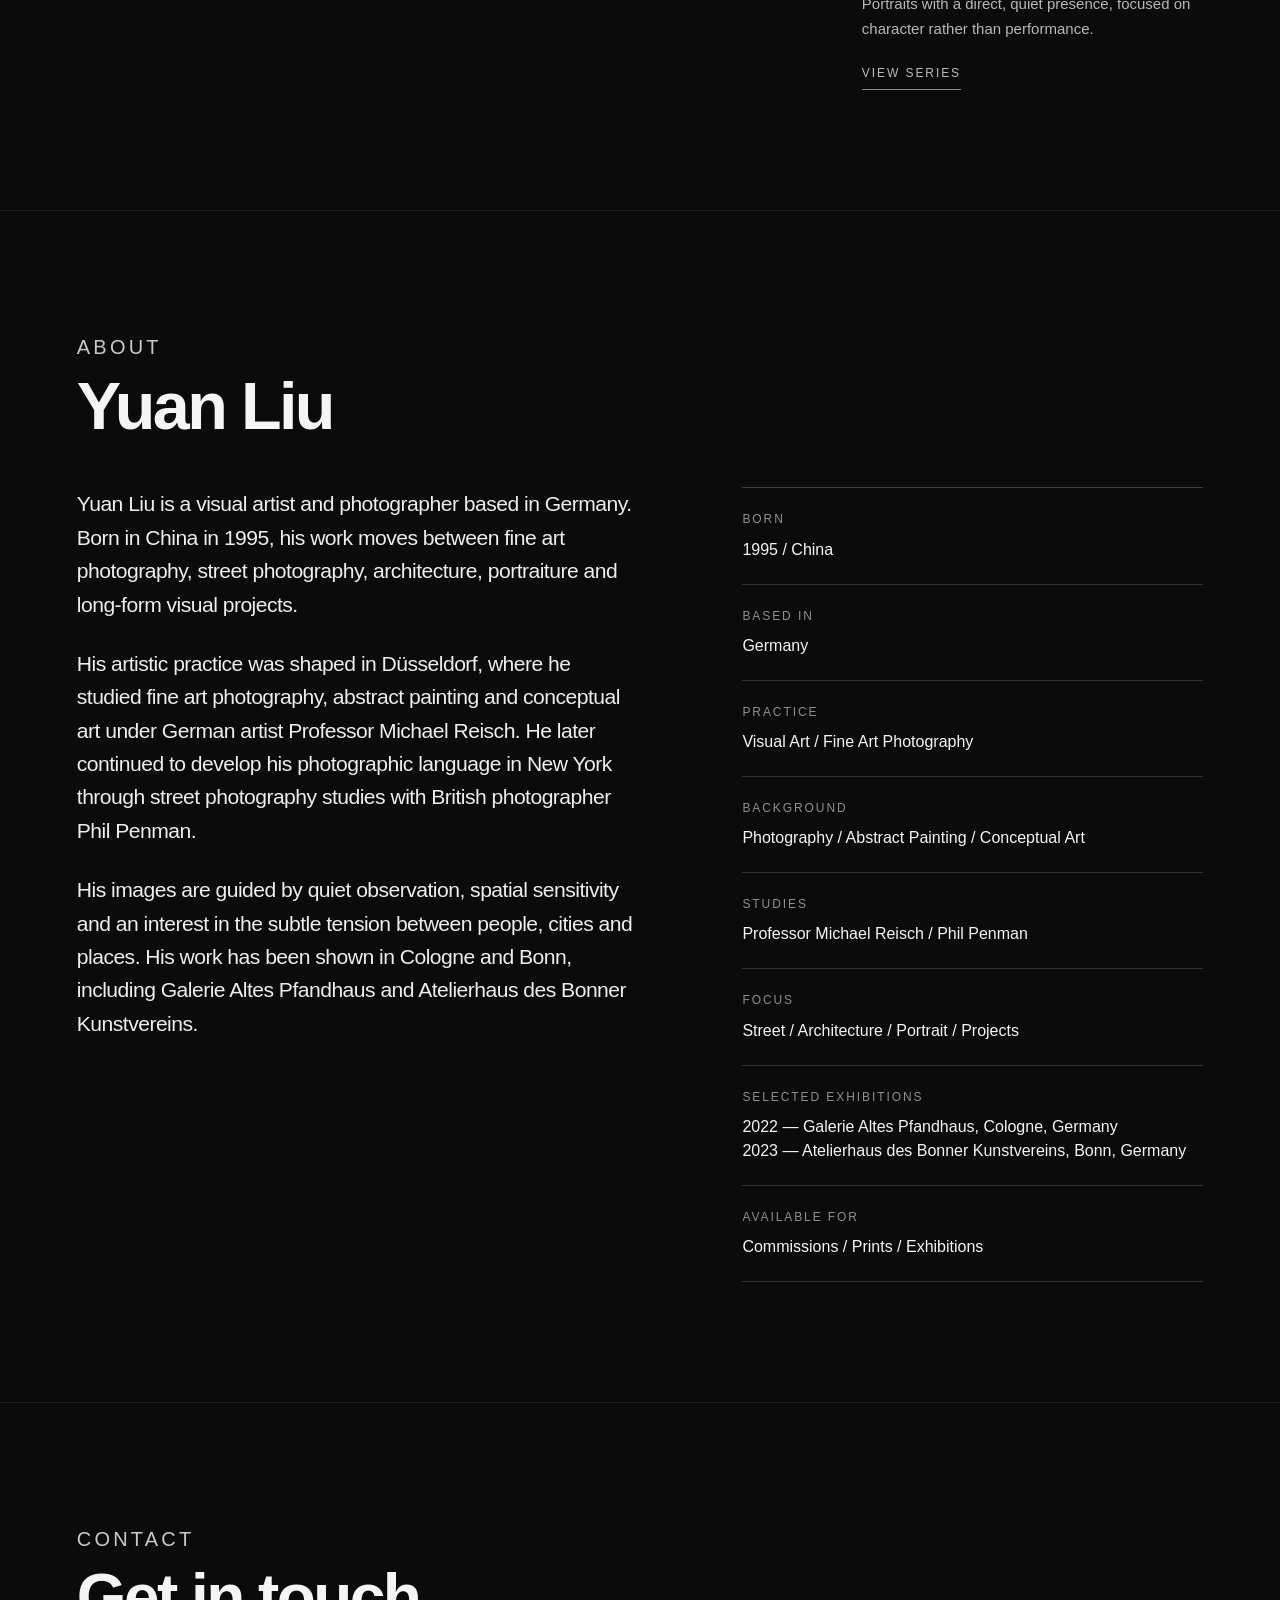
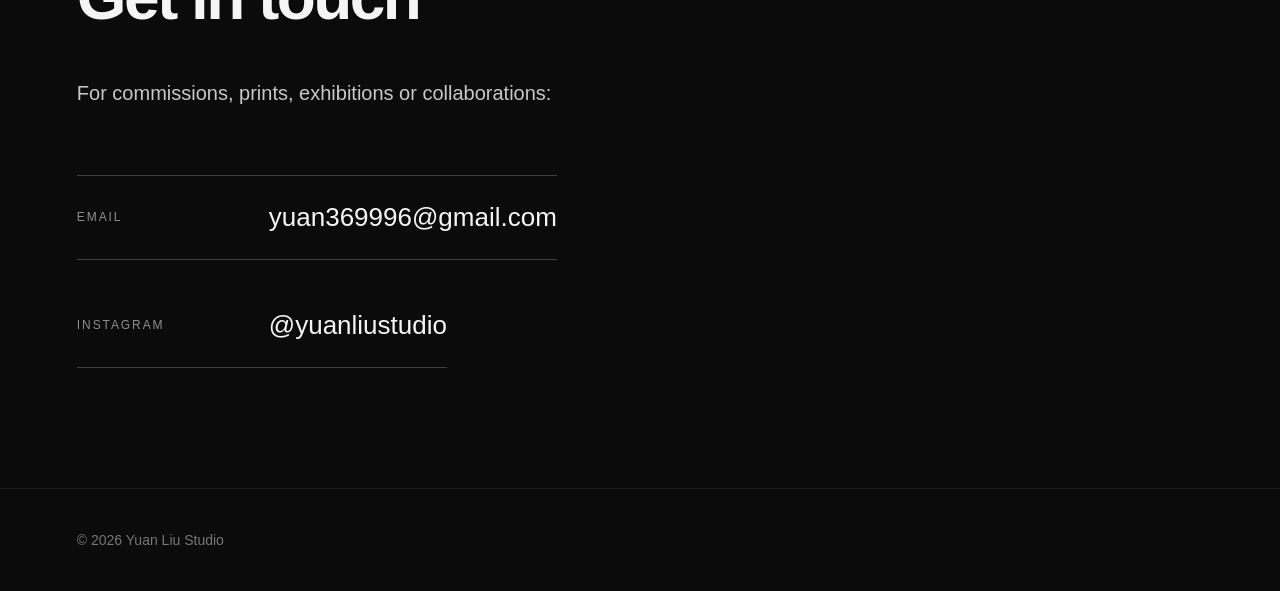
==== commit 48ba533f: "Update about section with exhibitions Added details about the artist's exhibitions and updated the a" ====
--- a/index.html
+++ b/index.html
@@ -97,7 +97,7 @@
       </div>
     </section>
 
-   <section id="about" class="section about about-refined">
+  <section id="about" class="section about about-refined">
   <div class="section-title">
     <p>About</p>
     <h2>Yuan Liu</h2>
@@ -121,7 +121,9 @@
 
       <p>
         His images are guided by quiet observation, spatial sensitivity and an
-        interest in the subtle tension between people, cities and places.
+        interest in the subtle tension between people, cities and places. His work
+        has been shown in Cologne and Bonn, including Galerie Altes Pfandhaus and
+        Atelierhaus des Bonner Kunstvereins.
       </p>
     </div>
 
@@ -154,6 +156,14 @@
       <div>
         <span>Focus</span>
         <strong>Street / Architecture / Portrait / Projects</strong>
+      </div>
+
+      <div>
+        <span>Selected Exhibitions</span>
+        <strong>
+          2022 — Galerie Altes Pfandhaus, Cologne, Germany<br>
+          2023 — Atelierhaus des Bonner Kunstvereins, Bonn, Germany
+        </strong>
       </div>
 
       <div>
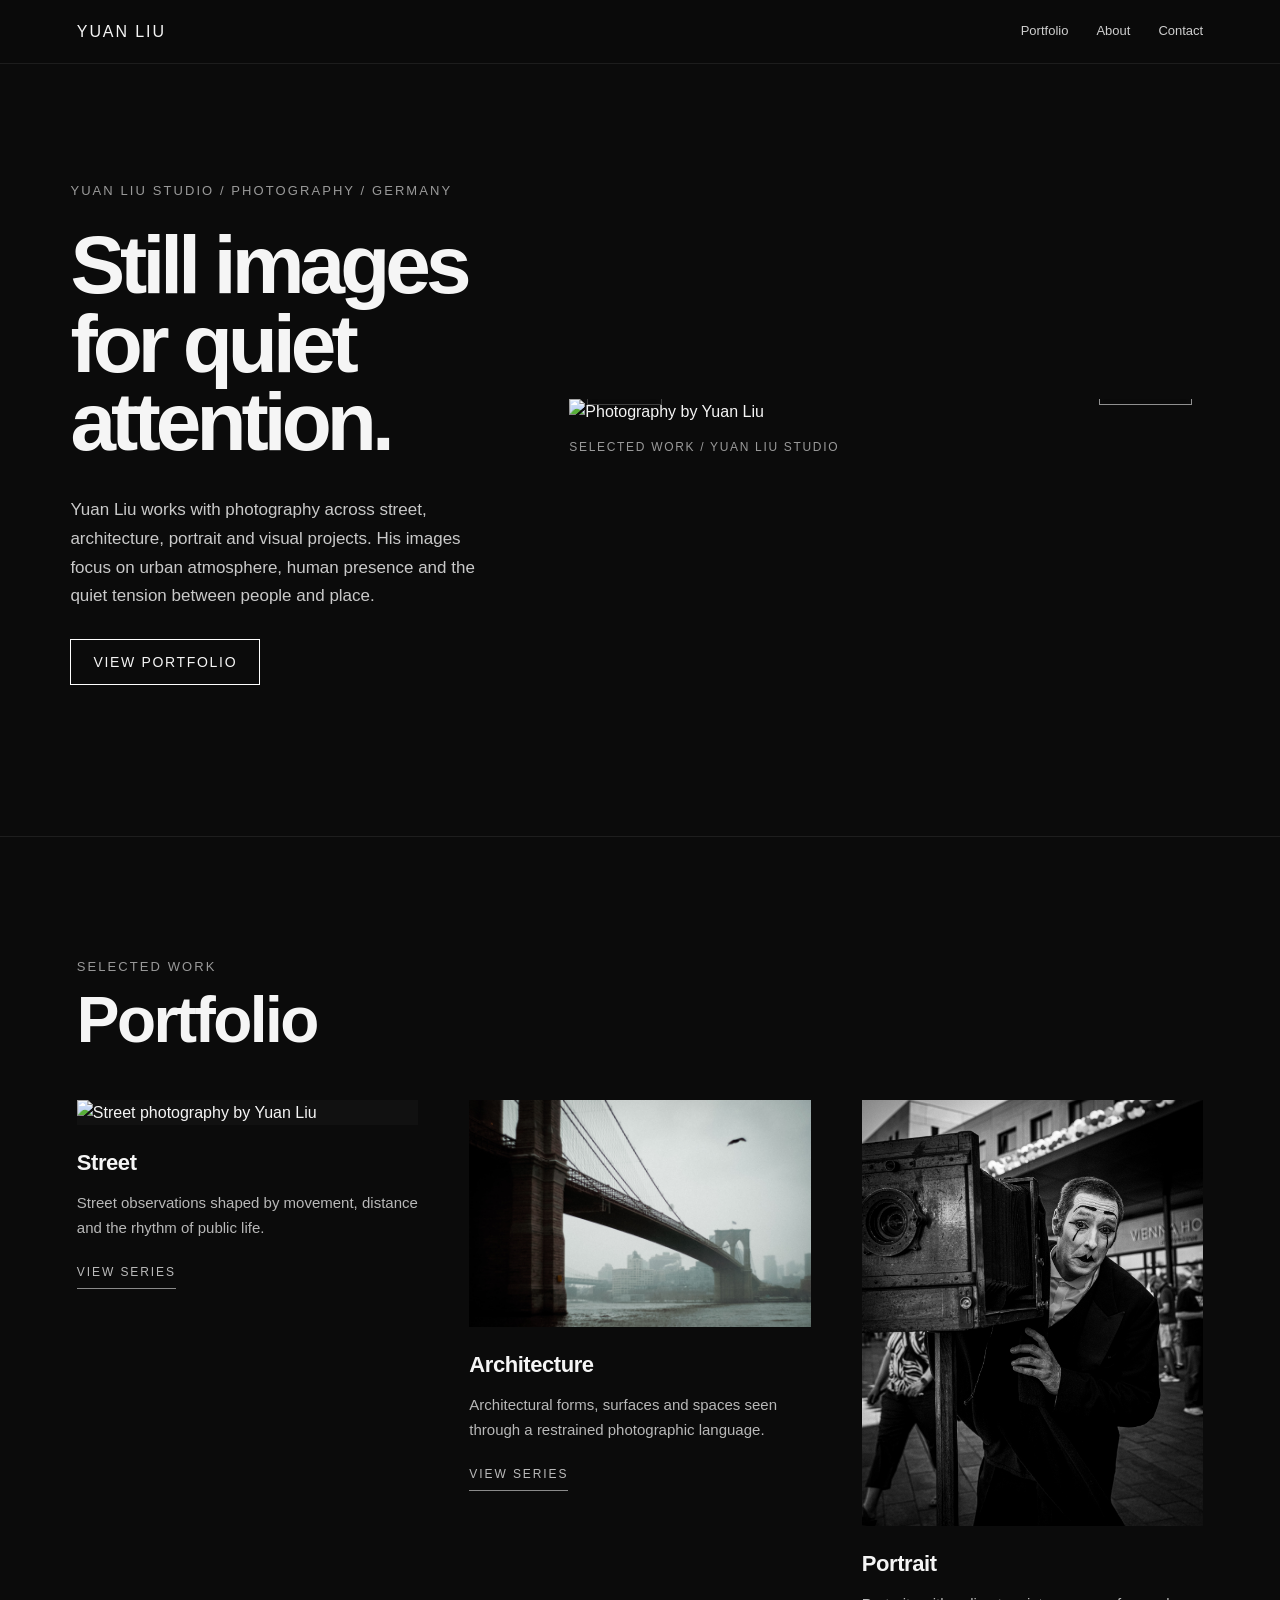
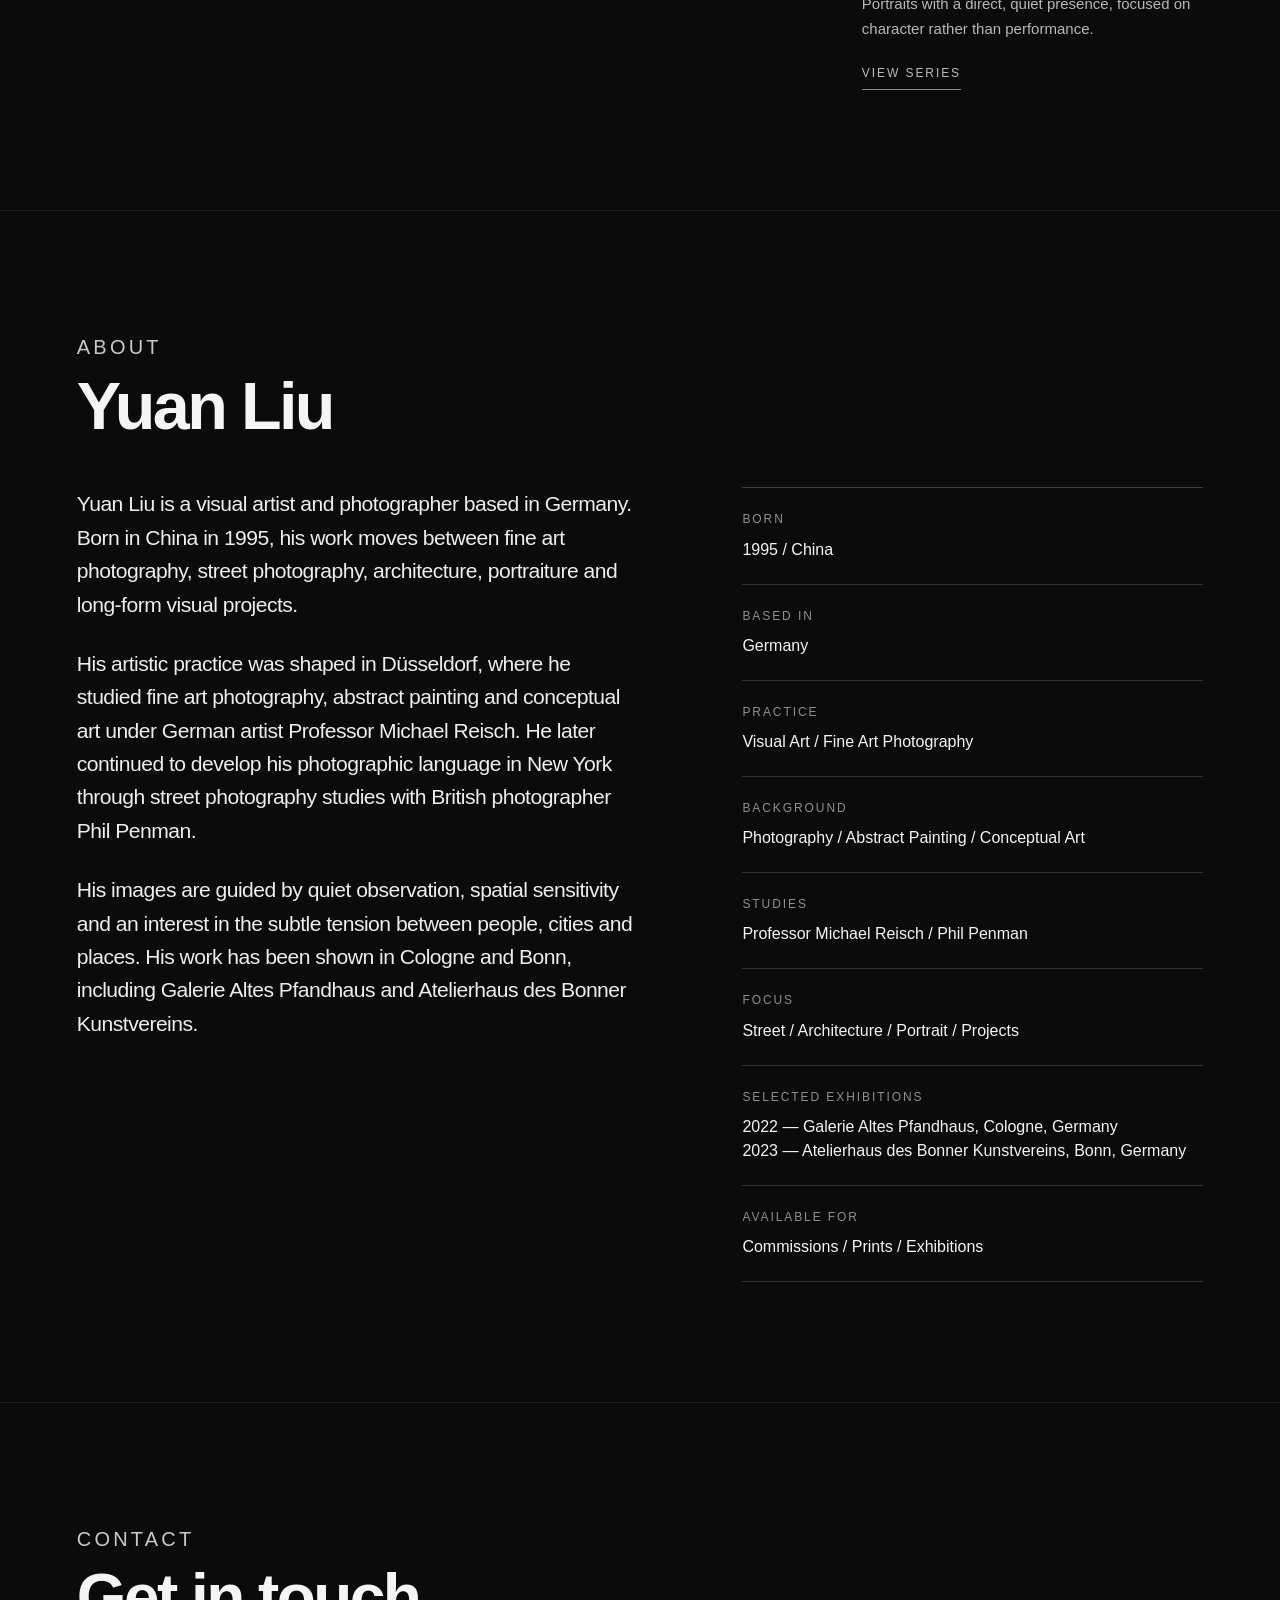
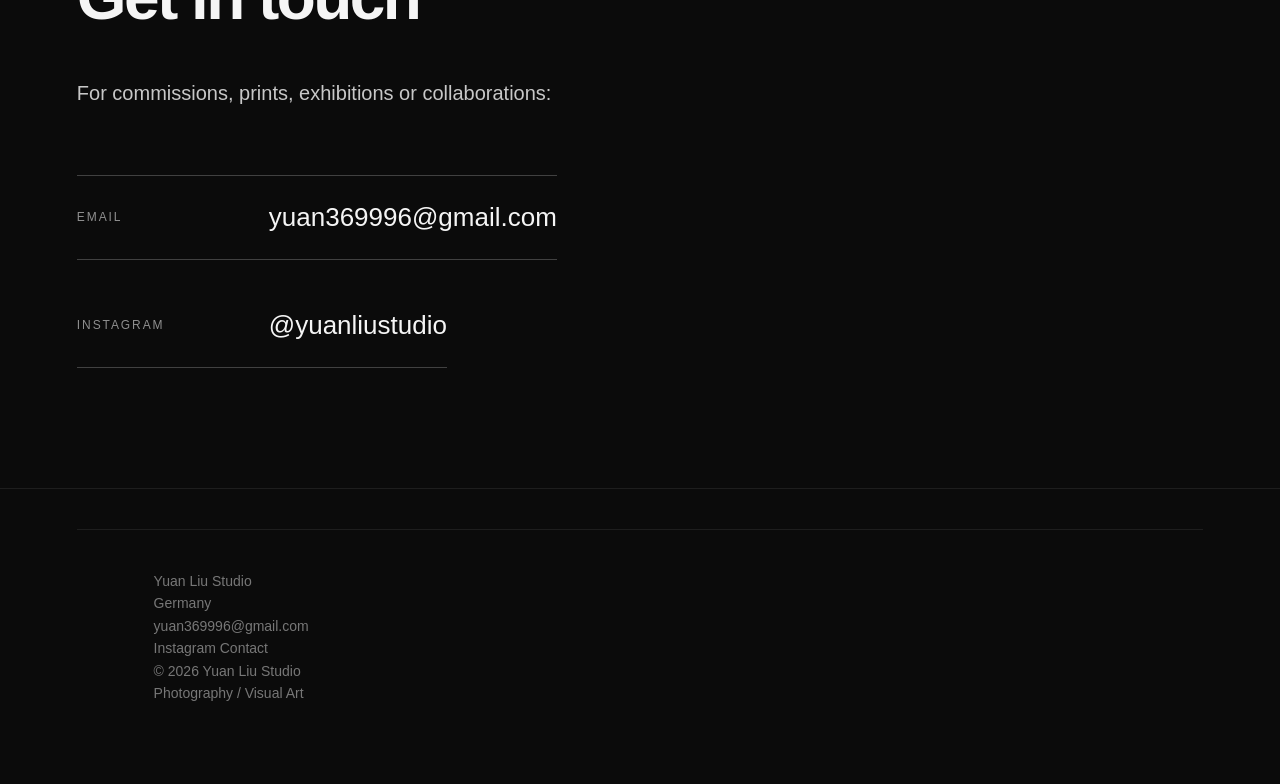
==== commit 2cd40fa8: "Update footer contact section" ====
--- a/index.html
+++ b/index.html
@@ -22,6 +22,7 @@
   <meta name="twitter:image" content="https://yuanliustudio.github.io/photography-portfolio/images/architecture-01.jpg" />
 
   <link rel="canonical" href="https://yuanliustudio.github.io/photography-portfolio/" />
+  <link rel="icon" type="image/svg+xml" href="favicon.svg" />
   <link rel="stylesheet" href="style.css" />
 </head>
 
@@ -197,7 +198,25 @@
   </main>
 
  <footer>
-  <p>© 2026 Yuan Liu Studio</p>
+ <footer class="site-footer">
+  <div class="footer-main">
+    <div class="footer-info">
+      <p>Yuan Liu Studio</p>
+      <p>Germany</p>
+      <a href="mailto:yuan369996@gmail.com">yuan369996@gmail.com</a>
+    </div>
+
+    <div class="footer-social">
+      <a href="https://www.instagram.com/yuanliustudio/" target="_blank" rel="noopener noreferrer">Instagram</a>
+      <a href="index.html#contact">Contact</a>
+    </div>
+  </div>
+
+  <div class="footer-bottom">
+    <p>© 2026 Yuan Liu Studio</p>
+    <p>Photography / Visual Art</p>
+  </div>
+</footer>
 </footer>
 
 <script src="script.js?v=4"></script>
--- a/style.css
+++ b/style.css
@@ -1282,3 +1282,263 @@
     font-size: 11px !important;
   }
 }
+/* Hero slider performance feedback */
+
+.hero-next:disabled {
+  opacity: 0.45 !important;
+  cursor: wait !important;
+  transform: none !important;
+}
+
+.hero-next.is-loading span:first-child::after {
+  content: "..." !important;
+}
+/* Exhibition detail refinement */
+
+.about-details strong br {
+  display: block !important;
+  margin-bottom: 8px !important;
+}
+
+.about-details div:has(span) strong {
+  word-break: normal !important;
+}
+/* Final mobile polish */
+
+@media (max-width: 700px) {
+  body {
+    overflow-x: hidden !important;
+  }
+
+  .site-header {
+    position: sticky !important;
+    top: 0 !important;
+    height: auto !important;
+    padding: 18px 6vw !important;
+    flex-direction: row !important;
+    align-items: center !important;
+    justify-content: space-between !important;
+    gap: 16px !important;
+  }
+
+  .logo {
+    font-size: 14px !important;
+    letter-spacing: 0.13em !important;
+    white-space: nowrap !important;
+  }
+
+  nav {
+    gap: 14px !important;
+    flex-wrap: nowrap !important;
+  }
+
+  nav a {
+    font-size: 12px !important;
+  }
+
+  .hero {
+    grid-template-columns: 1fr !important;
+    padding: 92px 6vw 78px !important;
+    gap: 44px !important;
+    min-height: auto !important;
+  }
+
+  .eyebrow {
+    font-size: 11px !important;
+    letter-spacing: 0.15em !important;
+    margin-bottom: 18px !important;
+  }
+
+  .hero h1 {
+    font-size: clamp(44px, 15vw, 64px) !important;
+    line-height: 0.98 !important;
+    letter-spacing: -0.055em !important;
+    max-width: 100% !important;
+    margin-bottom: 28px !important;
+  }
+
+  .hero-text {
+    font-size: 16px !important;
+    line-height: 1.7 !important;
+    max-width: 100% !important;
+    margin-bottom: 32px !important;
+  }
+
+  .button {
+    font-size: 12px !important;
+    padding: 13px 18px !important;
+  }
+
+  .hero-visual {
+    max-width: 100% !important;
+    margin-top: 4px !important;
+  }
+
+  .hero-caption {
+    font-size: 10px !important;
+    line-height: 1.5 !important;
+    margin-top: 12px !important;
+  }
+
+  .hero-counter {
+    left: 12px !important;
+    bottom: 44px !important;
+    font-size: 10px !important;
+    padding: 8px 10px !important;
+  }
+
+  .hero-next {
+    right: 12px !important;
+    bottom: 44px !important;
+    font-size: 10px !important;
+    padding: 8px 11px !important;
+  }
+
+  .section {
+    padding: 78px 6vw !important;
+  }
+
+  .section-title {
+    margin-bottom: 38px !important;
+  }
+
+  .section-title p {
+    font-size: 11px !important;
+    letter-spacing: 0.16em !important;
+  }
+
+  h2 {
+    font-size: clamp(40px, 14vw, 58px) !important;
+    line-height: 1 !important;
+  }
+
+  .grid {
+    grid-template-columns: 1fr !important;
+    gap: 68px !important;
+  }
+
+  .portfolio-image {
+    width: 100% !important;
+    height: auto !important;
+  }
+
+  .card h3 {
+    font-size: 22px !important;
+    margin-bottom: 12px !important;
+  }
+
+  .card p {
+    font-size: 15px !important;
+    line-height: 1.7 !important;
+  }
+
+  .card-action {
+    font-size: 11px !important;
+    margin-top: 18px !important;
+  }
+
+  .about-layout {
+    grid-template-columns: 1fr !important;
+    gap: 52px !important;
+  }
+
+  .about-main p {
+    font-size: 18px !important;
+    line-height: 1.62 !important;
+    letter-spacing: -0.015em !important;
+    margin-bottom: 24px !important;
+  }
+
+  .about-details div {
+    padding: 20px 0 !important;
+  }
+
+  .about-details span {
+    font-size: 11px !important;
+  }
+
+  .about-details strong {
+    font-size: 15px !important;
+    line-height: 1.55 !important;
+  }
+
+  .contact p {
+    font-size: 17px !important;
+    line-height: 1.65 !important;
+  }
+
+  .contact-links {
+    margin-top: 32px !important;
+  }
+
+  .contact-link {
+    grid-template-columns: 1fr !important;
+    gap: 8px !important;
+    padding: 20px 0 !important;
+  }
+
+  .contact-link span {
+    font-size: 11px !important;
+  }
+
+  .contact-link strong {
+    font-size: 17px !important;
+    word-break: break-word !important;
+  }
+
+  .project-hero {
+    padding: 116px 6vw 56px !important;
+  }
+
+  .project-hero h1 {
+    font-size: clamp(52px, 17vw, 82px) !important;
+  }
+
+  .project-hero p {
+    font-size: 16px !important;
+    line-height: 1.7 !important;
+  }
+
+  .project-gallery {
+    padding: 0 6vw 82px !important;
+  }
+
+  .project-gallery-series {
+    gap: 70px !important;
+  }
+
+  .project-image-block figcaption {
+    flex-direction: column !important;
+    gap: 8px !important;
+    margin-top: 14px !important;
+  }
+
+  .project-image-block figcaption span {
+    font-size: 11px !important;
+  }
+
+  .project-image-block figcaption strong {
+    text-align: left !important;
+    font-size: 14px !important;
+  }
+
+  .project-nav {
+    padding: 0 6vw 82px !important;
+  }
+
+  .project-nav-grid {
+    grid-template-columns: 1fr !important;
+    gap: 22px !important;
+  }
+
+  .project-nav-grid a {
+    justify-self: start !important;
+    font-size: 12px !important;
+    white-space: normal !important;
+  }
+
+  footer {
+    padding: 34px 6vw !important;
+    font-size: 13px !important;
+  }
+}
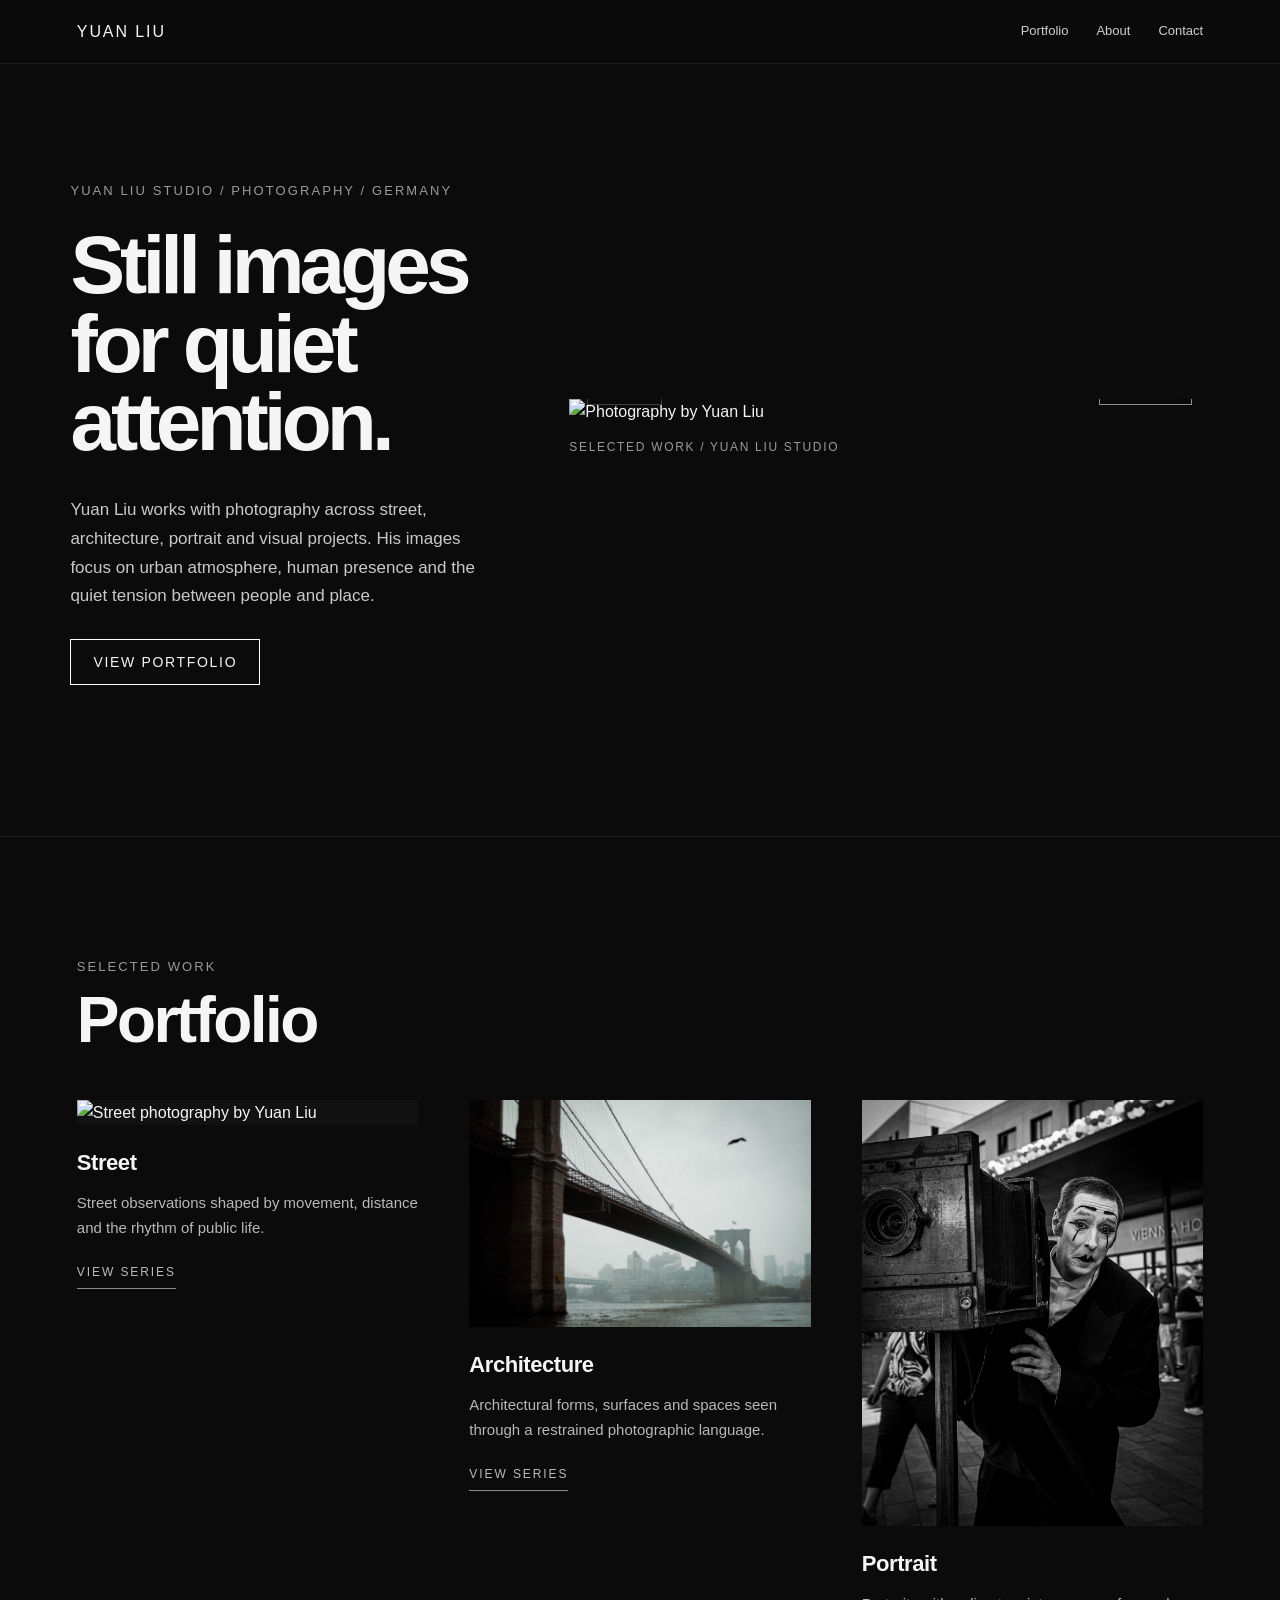
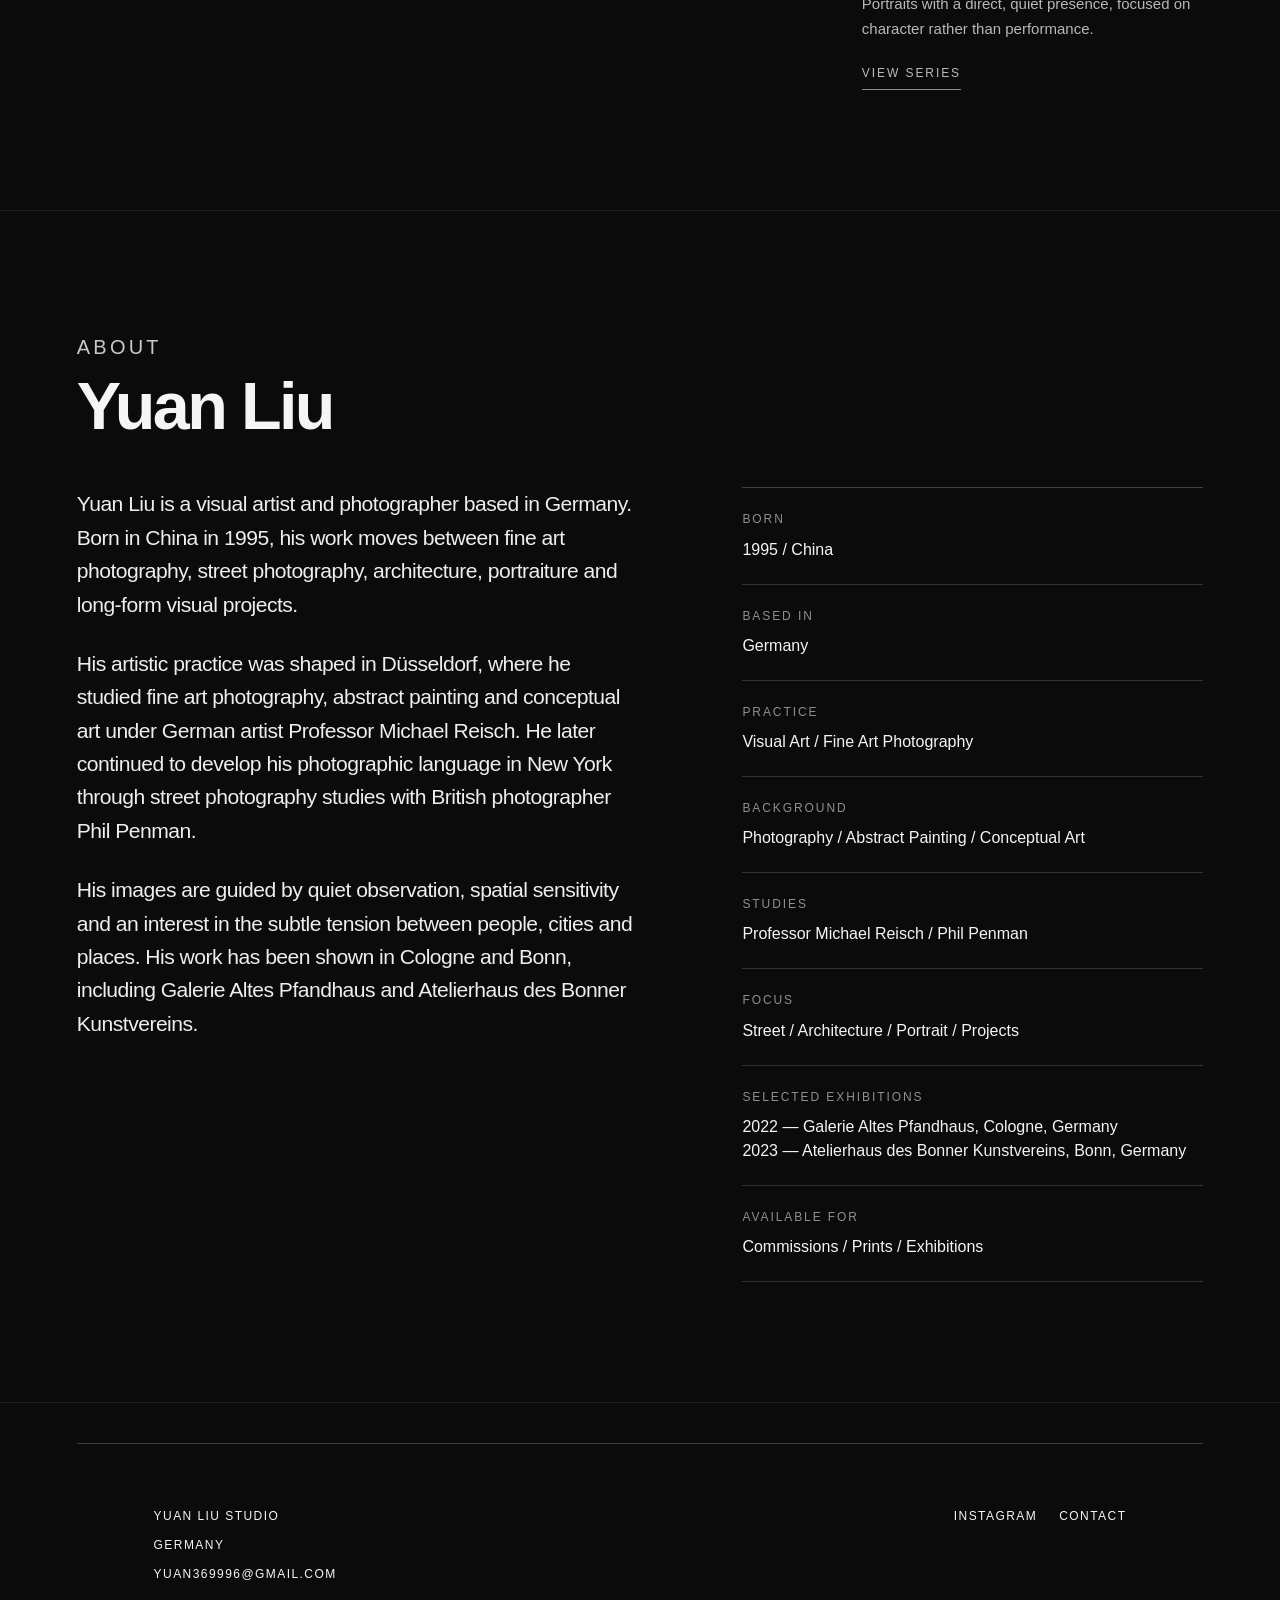
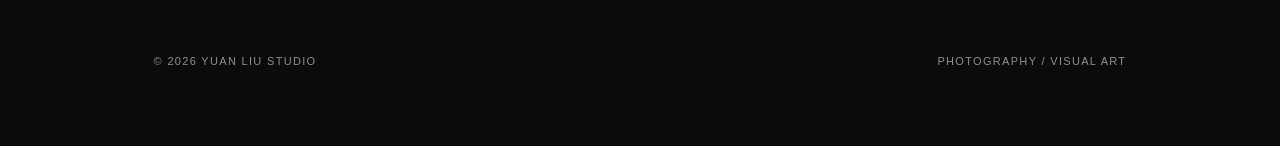
==== commit d882cd7b: "Remove redundant contact section Removed the contact section from the index.html file." ====
--- a/index.html
+++ b/index.html
@@ -175,26 +175,7 @@
   </div>
 </section>
 
-<section id="contact" class="section contact">
-  <div class="section-title">
-    <p>Contact</p>
-    <h2>Get in touch</h2>
-  </div>
-
-  <p>For commissions, prints, exhibitions or collaborations:</p>
-
-  <div class="contact-links">
-    <a class="contact-link" href="mailto:yuan369996@gmail.com">
-      <span>Email</span>
-      <strong>yuan369996@gmail.com</strong>
-    </a>
-
-    <a class="contact-link" href="https://www.instagram.com/yuanliustudio/" target="_blank" rel="noopener noreferrer">
-      <span>Instagram</span>
-      <strong>@yuanliustudio</strong>
-    </a>
-  </div>
-</section>
+
   </main>
 
  <footer>
--- a/style.css
+++ b/style.css
@@ -1542,3 +1542,88 @@
     font-size: 13px !important;
   }
 }
+/* Refined footer contact section */
+
+.site-footer {
+  padding: 64px 6vw 36px !important;
+  border-top: 1px solid rgba(255, 255, 255, 0.22) !important;
+  background: #0b0b0b !important;
+}
+
+.footer-main {
+  display: flex !important;
+  justify-content: space-between !important;
+  align-items: flex-start !important;
+  gap: 48px !important;
+  margin-bottom: 72px !important;
+}
+
+.footer-info {
+  display: flex !important;
+  flex-direction: column !important;
+  gap: 12px !important;
+}
+
+.footer-info p,
+.footer-info a,
+.footer-social a,
+.footer-bottom p {
+  font-size: 12px !important;
+  line-height: 1.4 !important;
+  letter-spacing: 0.12em !important;
+  text-transform: uppercase !important;
+  color: #f5f5f5 !important;
+  text-decoration: none !important;
+}
+
+.footer-info a,
+.footer-social a {
+  width: fit-content !important;
+}
+
+.footer-info a:hover,
+.footer-social a:hover {
+  opacity: 0.65 !important;
+}
+
+.footer-social {
+  display: flex !important;
+  gap: 22px !important;
+  align-items: center !important;
+  justify-content: flex-end !important;
+  flex-wrap: wrap !important;
+}
+
+.footer-bottom {
+  display: flex !important;
+  justify-content: space-between !important;
+  gap: 32px !important;
+  color: #8f8f8f !important;
+}
+
+.footer-bottom p {
+  color: #8f8f8f !important;
+  font-size: 11px !important;
+}
+
+@media (max-width: 700px) {
+  .site-footer {
+    padding: 48px 6vw 32px !important;
+  }
+
+  .footer-main {
+    flex-direction: column !important;
+    gap: 36px !important;
+    margin-bottom: 56px !important;
+  }
+
+  .footer-social {
+    justify-content: flex-start !important;
+    gap: 18px !important;
+  }
+
+  .footer-bottom {
+    flex-direction: column !important;
+    gap: 10px !important;
+  }
+}
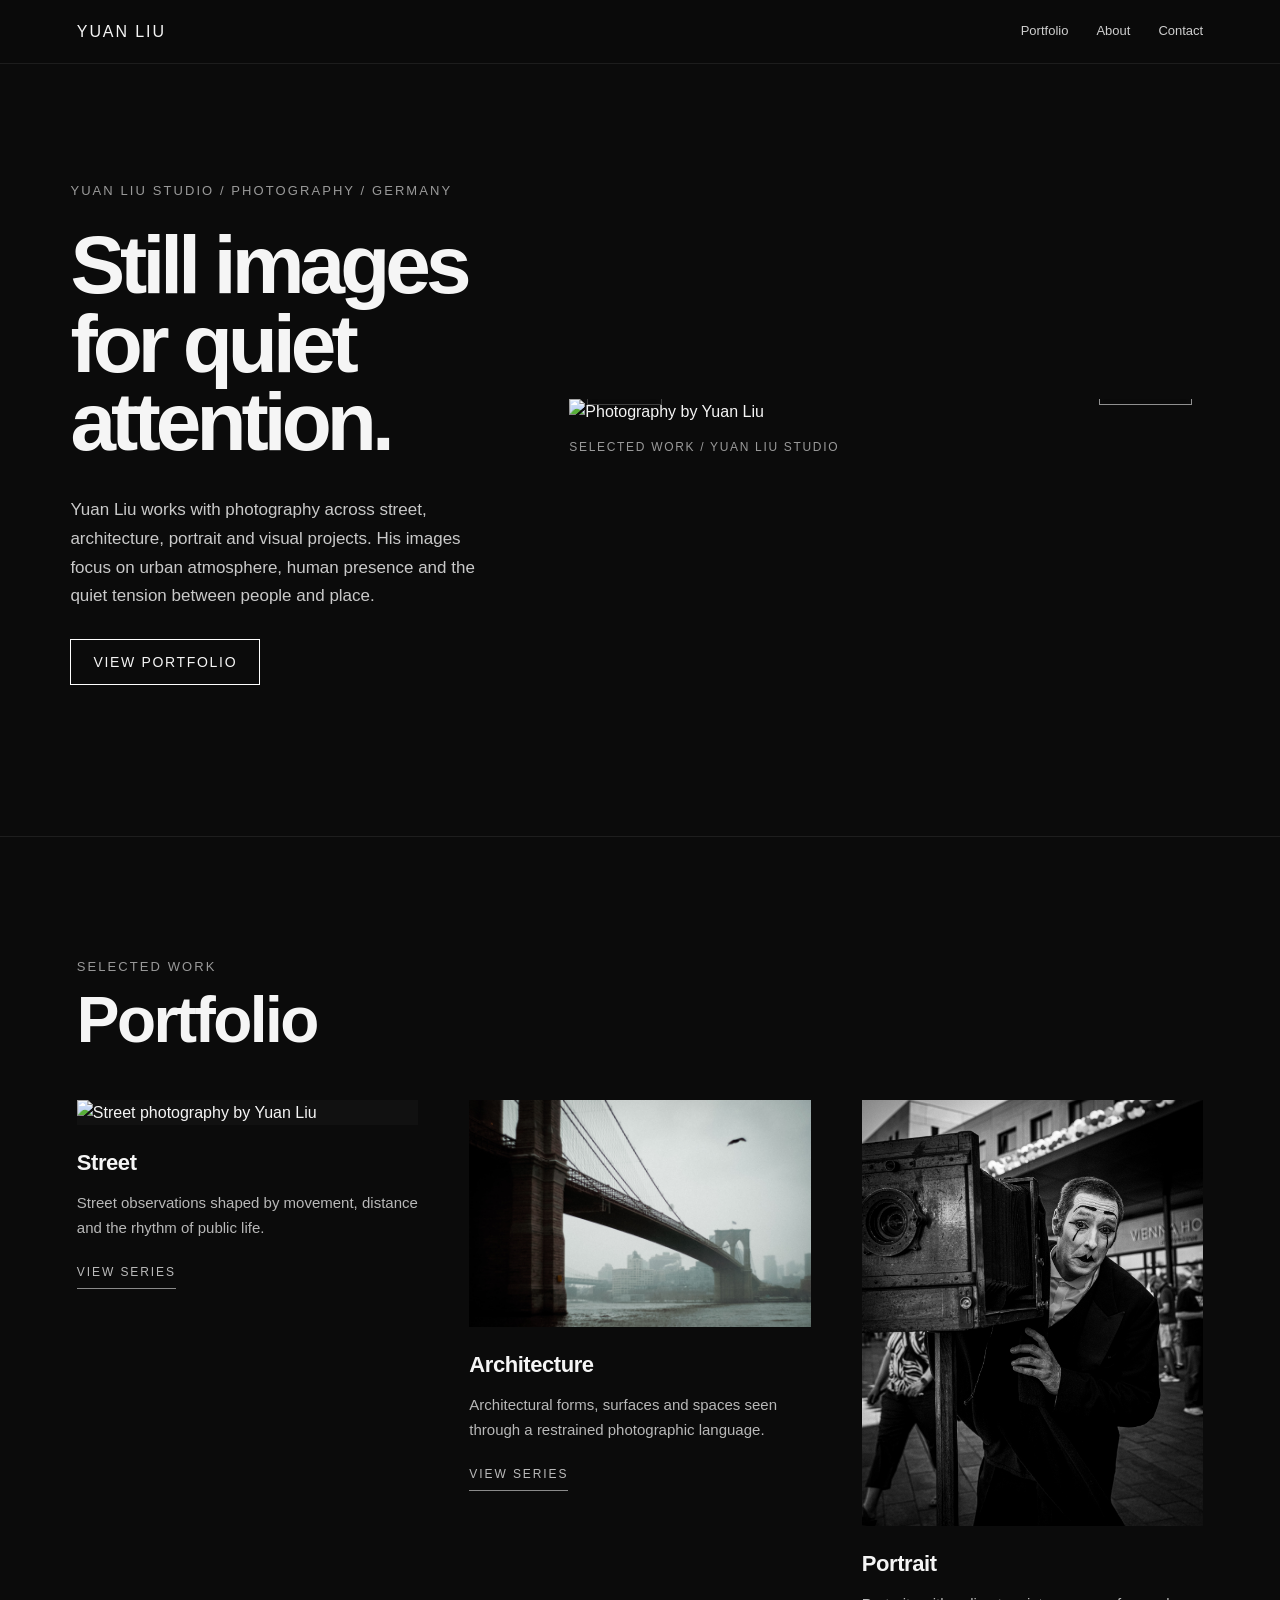
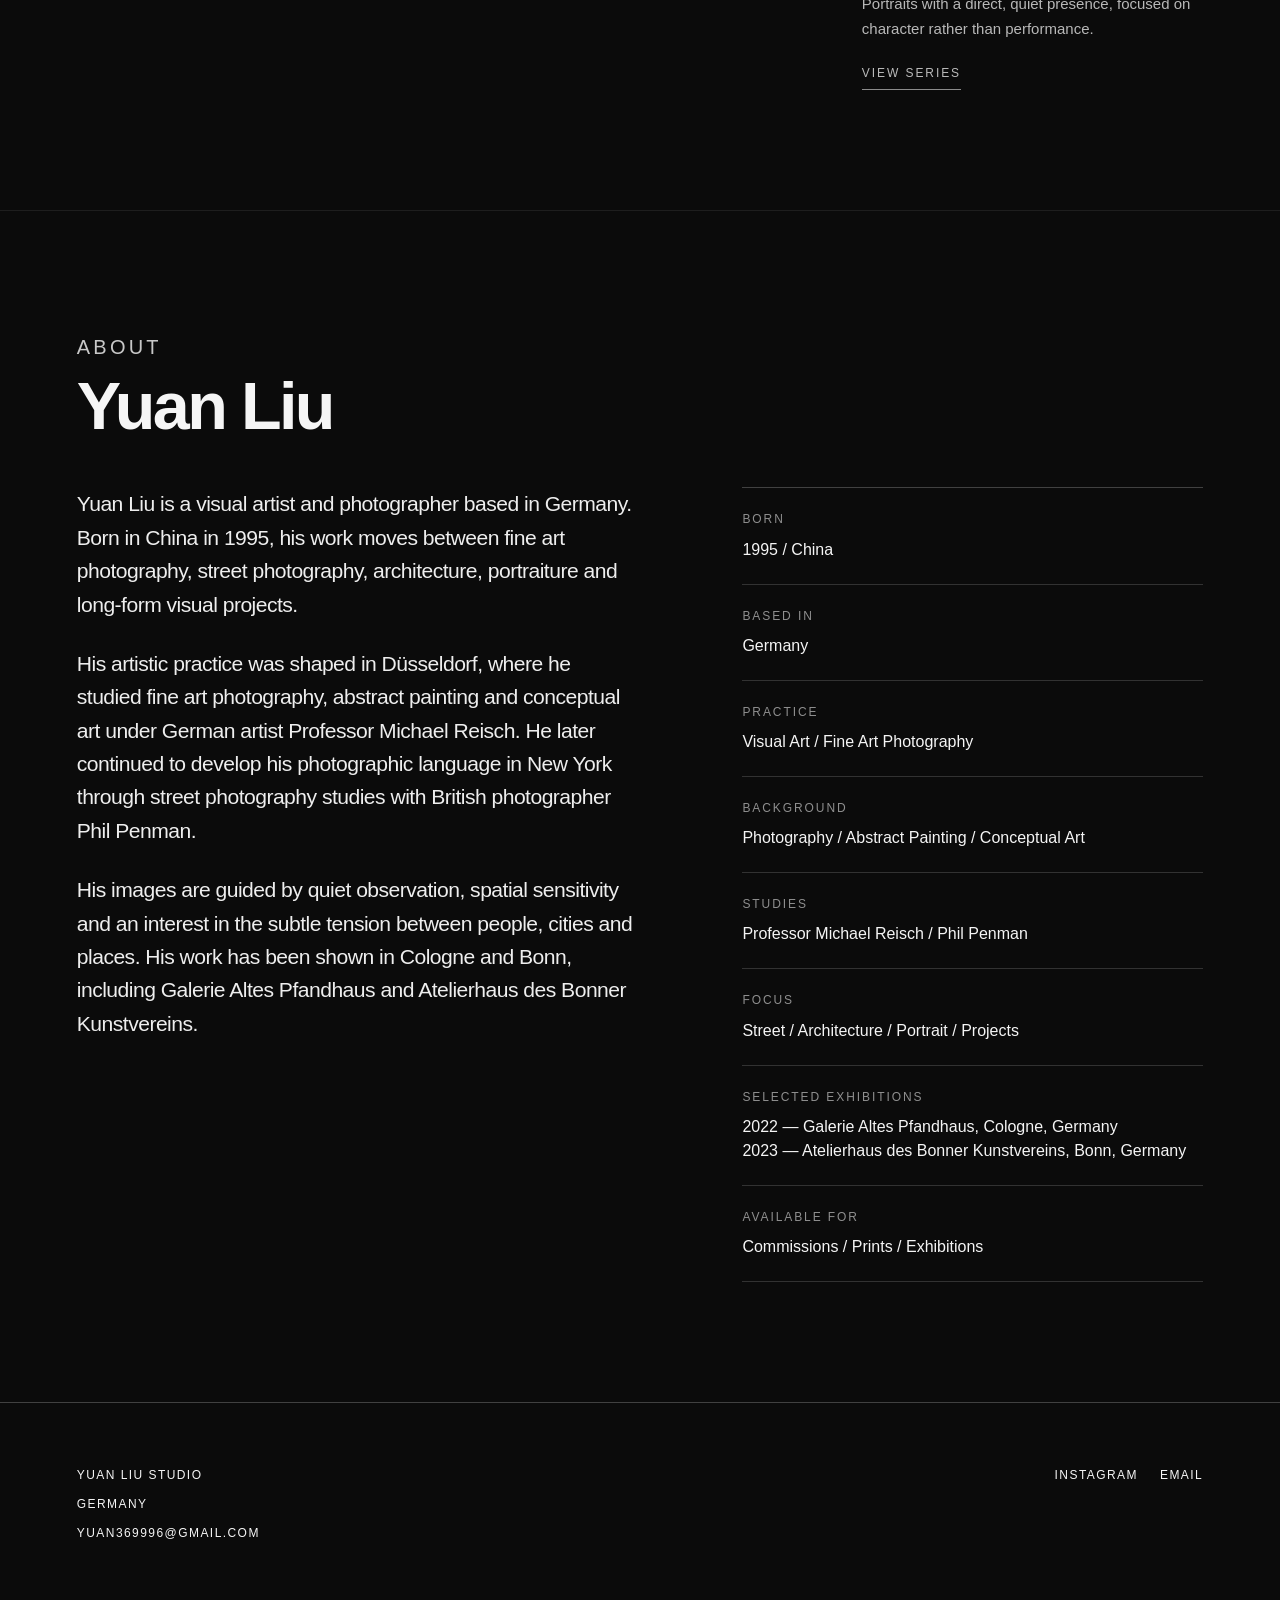
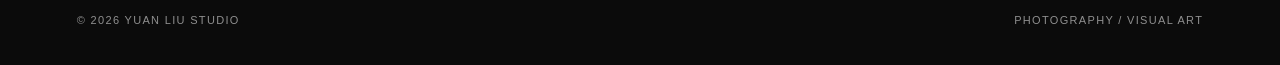
==== commit 42f525ea: "Use footer as contact section Updated footer to include email link and remove contact link." ====
--- a/index.html
+++ b/index.html
@@ -178,8 +178,7 @@
 
   </main>
 
- <footer>
- <footer class="site-footer">
+<footer id="contact" class="site-footer">
   <div class="footer-main">
     <div class="footer-info">
       <p>Yuan Liu Studio</p>
@@ -189,7 +188,7 @@
 
     <div class="footer-social">
       <a href="https://www.instagram.com/yuanliustudio/" target="_blank" rel="noopener noreferrer">Instagram</a>
-      <a href="index.html#contact">Contact</a>
+      <a href="mailto:yuan369996@gmail.com">Email</a>
     </div>
   </div>
 
